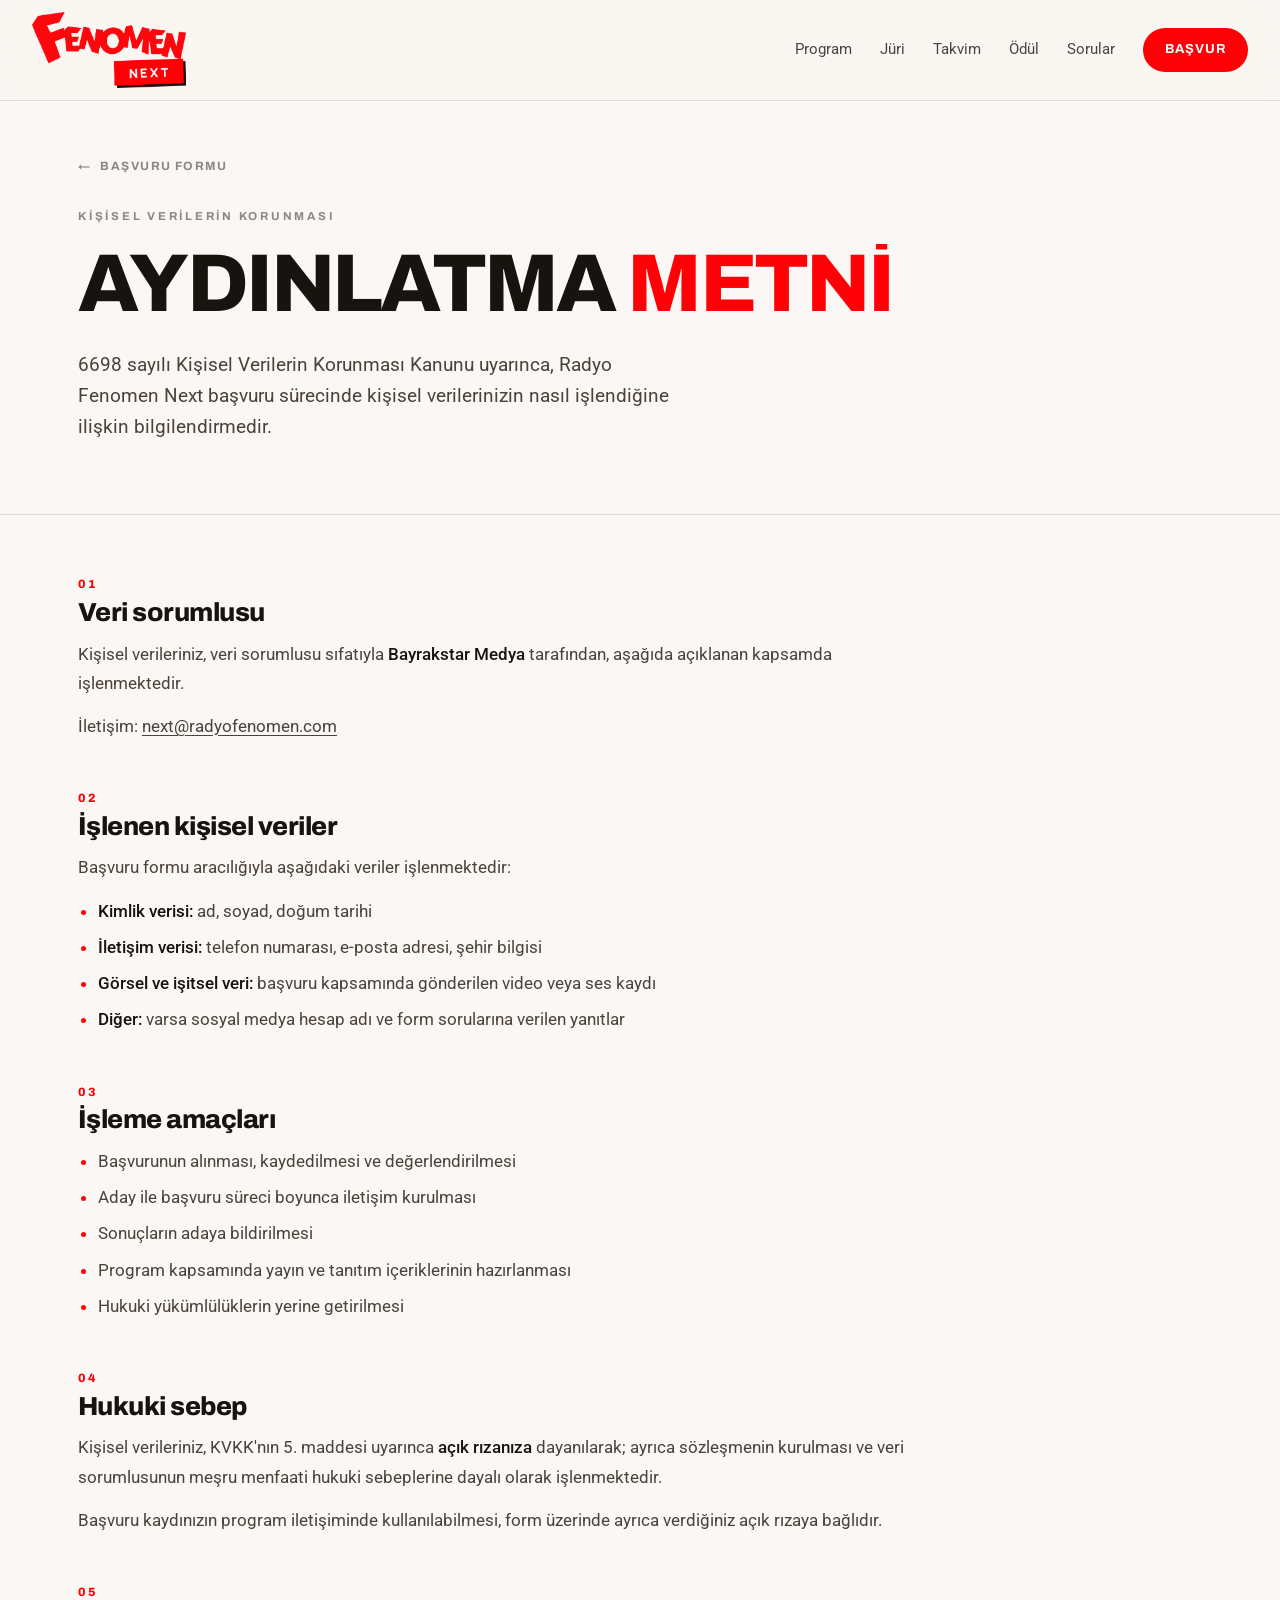
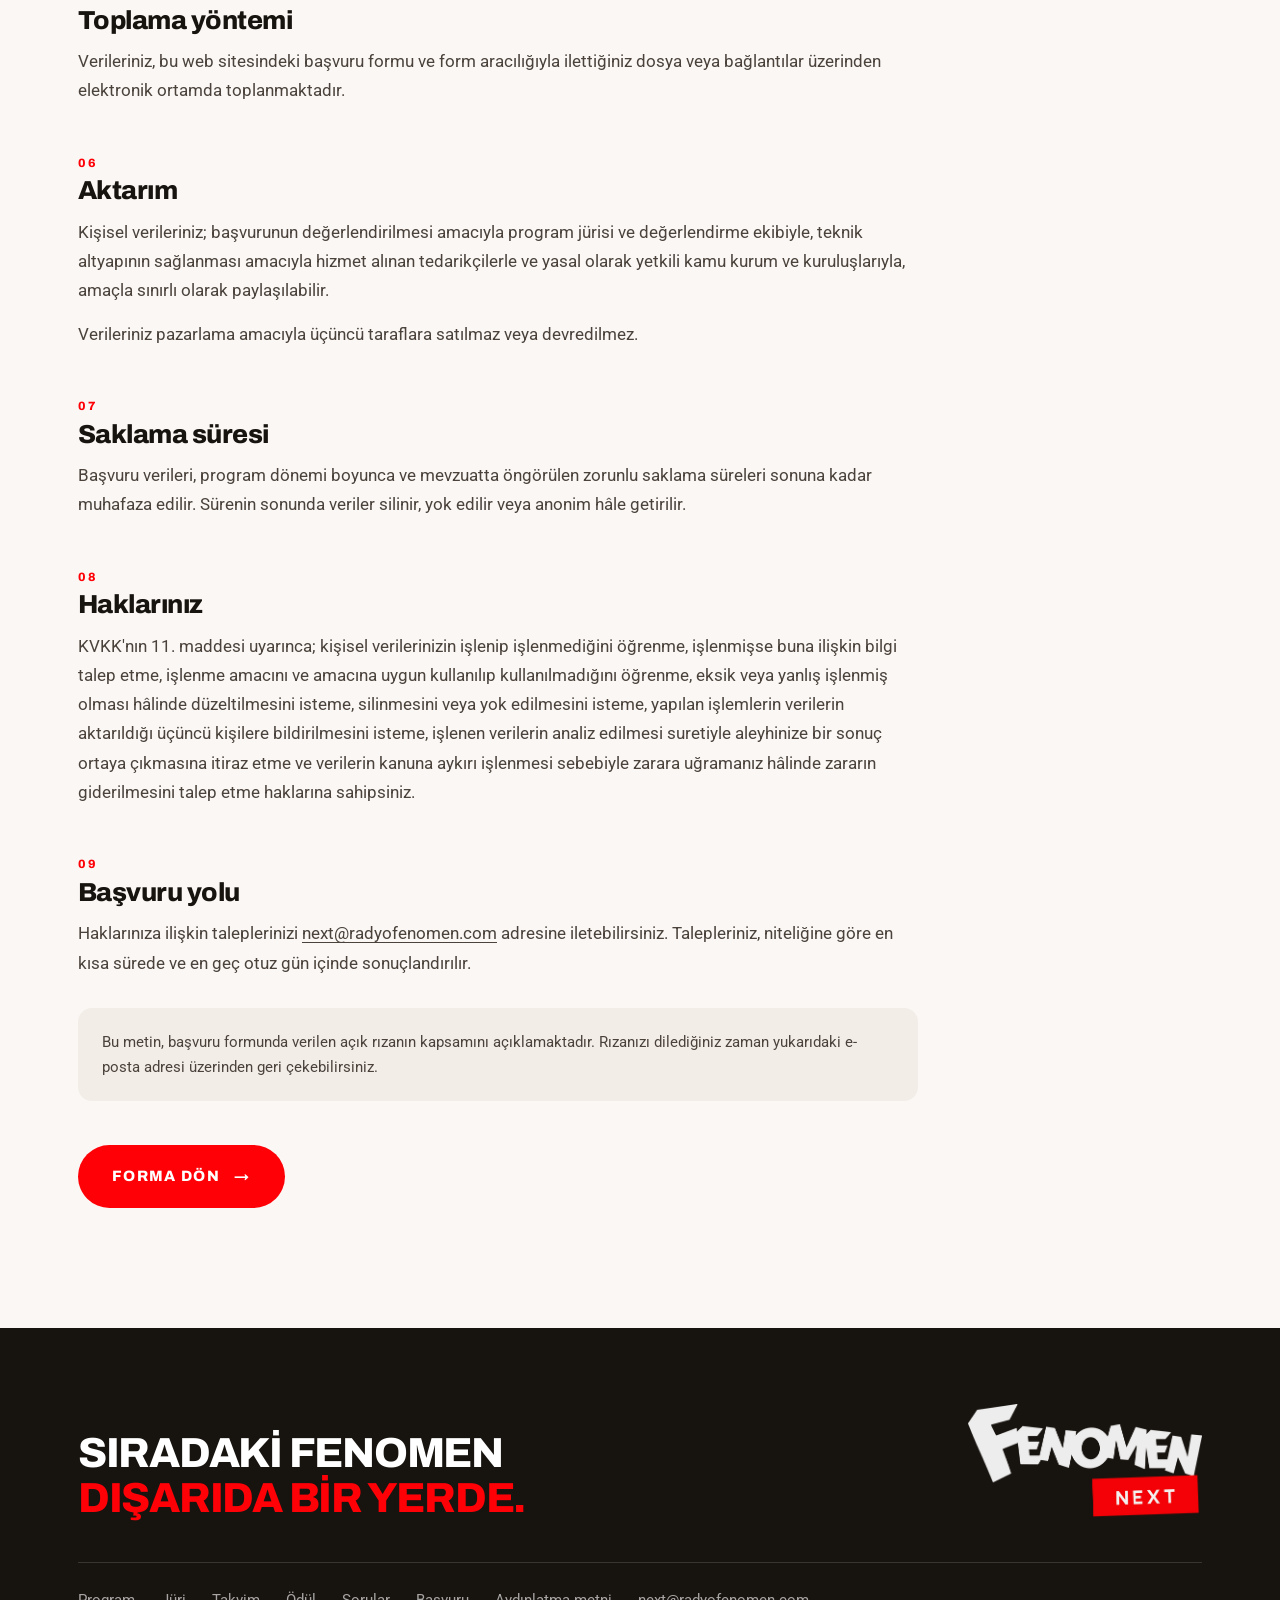
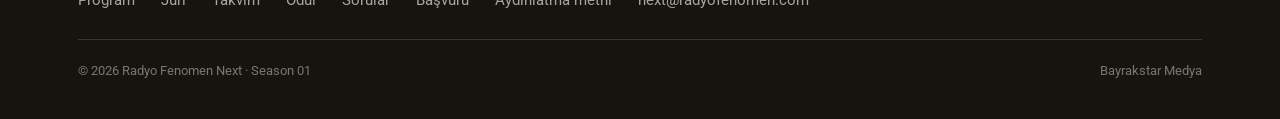
==== aydinlatma.html @ 202502c9 "Sekme/yer imi kimligi: manifest + net ikon boyutlari Chrome yer imi ve masaustu kisayolunda adres ye" ====
<!DOCTYPE html>
<html lang="tr">
<head>
<meta charset="UTF-8">
<meta name="viewport" content="width=device-width,initial-scale=1">
<title>Aydınlatma Metni — Radyo Fenomen Next</title>
<meta name="description" content="Radyo Fenomen Next başvuru sürecinde işlenen kişisel verilere ilişkin aydınlatma metni.">
<meta name="robots" content="noindex">
<link rel="icon" href="/favicon.ico" sizes="32x32">
<link rel="icon" type="image/png" sizes="32x32" href="/assets/favicon-32.png">
<link rel="icon" type="image/png" sizes="512x512" href="/assets/favicon-512.png">
<link rel="apple-touch-icon" href="/assets/apple-touch-icon.png">
<link rel="manifest" href="/site.webmanifest">
<meta name="application-name" content="Fenomen Next">
<meta name="apple-mobile-web-app-title" content="Fenomen Next">
<meta name="theme-color" content="#FAF7F4">
<meta property="og:type" content="website">
<meta property="og:site_name" content="Radyo Fenomen Next">
<meta property="og:locale" content="tr_TR">
<meta property="og:title" content="Aydınlatma Metni — Radyo Fenomen Next">
<meta property="og:description" content="Başvuru sürecinde işlenen kişisel verilere ilişkin aydınlatma metni.">
<meta property="og:url" content="https://fenomennext.com/aydinlatma.html">
<meta property="og:image" content="https://fenomennext.com/assets/og.jpg">
<meta property="og:image:width" content="1200">
<meta property="og:image:height" content="630">
<meta name="twitter:card" content="summary_large_image">
<link rel="canonical" href="https://fenomennext.com/aydinlatma.html">
<link rel="preconnect" href="https://fonts.googleapis.com">
<link rel="preconnect" href="https://fonts.gstatic.com" crossorigin>
<link href="https://fonts.googleapis.com/css2?family=Archivo:wght@400;700;800&family=Roboto:wght@300;400;500&display=swap" rel="stylesheet">
<link rel="stylesheet" href="css/style.css?v=7feea412cd">
</head>
<body class="ic-sayfa">

<header class="ustbar" id="ustbar">
  <a href="index.html" aria-label="Radyo Fenomen Next">
    <img src="assets/fenomen-next-logo-beyaz.png" alt="Radyo Fenomen Next" class="ustbar-logo logo-beyaz">
    <img src="assets/fenomen-next-logo.png" alt="Radyo Fenomen Next" class="ustbar-logo logo-siyah">
  </a>
  <div class="ustbar-sag">
    <nav class="ustbar-menu">
      <a href="index.html#program">Program</a>
      <a href="index.html#juri">Jüri</a>
      <a href="index.html#takvim">Takvim</a>
      <a href="index.html#odul">Ödül</a>
      <a href="index.html#sorular">Sorular</a>
    </nav>
    <a href="index.html#basvuru" class="mini-btn">Başvur</a>
    <button class="menu-tus" id="menuTus" aria-label="Menü"><i></i><i></i><i></i></button>
  </div>
</header>

<nav class="mobil-menu" id="mobilMenu">
  <a href="index.html#program">Program</a>
  <a href="index.html#juri">Jüri</a>
  <a href="index.html#takvim">Takvim</a>
  <a href="index.html#odul">Ödül</a>
  <a href="index.html#sorular">Sorular</a>
  <a href="index.html#basvuru">Başvuru</a>
  <a href="mailto:next@radyofenomen.com" class="menu-alt">next@radyofenomen.com</a>
</nav>

<section class="ic-bas">
  <div class="kap">
    <a href="index.html#basvuru" class="geri"><span>←</span> Başvuru formu</a>
    <div class="etiket belir">Kişisel verilerin korunması</div>
    <h1 class="yaz"><span>Aydınlatma <em>metni</em></span></h1>
    <p class="giris belir" style="--gec:120ms">6698 sayılı Kişisel Verilerin Korunması Kanunu uyarınca, Radyo Fenomen Next başvuru sürecinde kişisel verilerinizin nasıl işlendiğine ilişkin bilgilendirmedir.</p>
  </div>
</section>

<section class="bolum" style="padding-top:64px">
  <div class="kap">
    <div class="metin belir">

      <h2><span>01</span>Veri sorumlusu</h2>
      <p>Kişisel verileriniz, veri sorumlusu sıfatıyla <strong>Bayrakstar Medya</strong> tarafından, aşağıda açıklanan kapsamda işlenmektedir.</p>
      <p>İletişim: <a href="mailto:next@radyofenomen.com" style="text-decoration:underline;text-underline-offset:3px">next@radyofenomen.com</a></p>

      <h2><span>02</span>İşlenen kişisel veriler</h2>
      <p>Başvuru formu aracılığıyla aşağıdaki veriler işlenmektedir:</p>
      <ul>
        <li><strong>Kimlik verisi:</strong> ad, soyad, doğum tarihi</li>
        <li><strong>İletişim verisi:</strong> telefon numarası, e-posta adresi, şehir bilgisi</li>
        <li><strong>Görsel ve işitsel veri:</strong> başvuru kapsamında gönderilen video veya ses kaydı</li>
        <li><strong>Diğer:</strong> varsa sosyal medya hesap adı ve form sorularına verilen yanıtlar</li>
      </ul>

      <h2><span>03</span>İşleme amaçları</h2>
      <ul>
        <li>Başvurunun alınması, kaydedilmesi ve değerlendirilmesi</li>
        <li>Aday ile başvuru süreci boyunca iletişim kurulması</li>
        <li>Sonuçların adaya bildirilmesi</li>
        <li>Program kapsamında yayın ve tanıtım içeriklerinin hazırlanması</li>
        <li>Hukuki yükümlülüklerin yerine getirilmesi</li>
      </ul>

      <h2><span>04</span>Hukuki sebep</h2>
      <p>Kişisel verileriniz, KVKK'nın 5. maddesi uyarınca <strong>açık rızanıza</strong> dayanılarak; ayrıca sözleşmenin kurulması ve veri sorumlusunun meşru menfaati hukuki sebeplerine dayalı olarak işlenmektedir.</p>
      <p>Başvuru kaydınızın program iletişiminde kullanılabilmesi, form üzerinde ayrıca verdiğiniz açık rızaya bağlıdır.</p>

      <h2><span>05</span>Toplama yöntemi</h2>
      <p>Verileriniz, bu web sitesindeki başvuru formu ve form aracılığıyla ilettiğiniz dosya veya bağlantılar üzerinden elektronik ortamda toplanmaktadır.</p>

      <h2><span>06</span>Aktarım</h2>
      <p>Kişisel verileriniz; başvurunun değerlendirilmesi amacıyla program jürisi ve değerlendirme ekibiyle, teknik altyapının sağlanması amacıyla hizmet alınan tedarikçilerle ve yasal olarak yetkili kamu kurum ve kuruluşlarıyla, amaçla sınırlı olarak paylaşılabilir.</p>
      <p>Verileriniz pazarlama amacıyla üçüncü taraflara satılmaz veya devredilmez.</p>

      <h2><span>07</span>Saklama süresi</h2>
      <p>Başvuru verileri, program dönemi boyunca ve mevzuatta öngörülen zorunlu saklama süreleri sonuna kadar muhafaza edilir. Sürenin sonunda veriler silinir, yok edilir veya anonim hâle getirilir.</p>

      <h2><span>08</span>Haklarınız</h2>
      <p>KVKK'nın 11. maddesi uyarınca; kişisel verilerinizin işlenip işlenmediğini öğrenme, işlenmişse buna ilişkin bilgi talep etme, işlenme amacını ve amacına uygun kullanılıp kullanılmadığını öğrenme, eksik veya yanlış işlenmiş olması hâlinde düzeltilmesini isteme, silinmesini veya yok edilmesini isteme, yapılan işlemlerin verilerin aktarıldığı üçüncü kişilere bildirilmesini isteme, işlenen verilerin analiz edilmesi suretiyle aleyhinize bir sonuç ortaya çıkmasına itiraz etme ve verilerin kanuna aykırı işlenmesi sebebiyle zarara uğramanız hâlinde zararın giderilmesini talep etme haklarına sahipsiniz.</p>

      <h2><span>09</span>Başvuru yolu</h2>
      <p>Haklarınıza ilişkin taleplerinizi <a href="mailto:next@radyofenomen.com" style="text-decoration:underline;text-underline-offset:3px">next@radyofenomen.com</a> adresine iletebilirsiniz. Talepleriniz, niteliğine göre en kısa sürede ve en geç otuz gün içinde sonuçlandırılır.</p>

      <div class="kutu-not">
        Bu metin, başvuru formunda verilen açık rızanın kapsamını açıklamaktadır. Rızanızı dilediğiniz zaman
        yukarıdaki e-posta adresi üzerinden geri çekebilirsiniz.
      </div>

      <div style="margin-top:44px">
        <a href="index.html#basvuru" class="buyuk-btn">Forma dön <span class="ok">→</span></a>
      </div>
    </div>
  </div>
</section>

<footer class="alt">
  <div class="kap">
    <div class="alt-ust">
      <div class="alt-slogan">Sıradaki Fenomen <em>dışarıda bir yerde.</em></div>
      <img src="assets/fenomen-next-logo-beyaz.png" alt="Radyo Fenomen Next" class="alt-logo">
    </div>
    <nav class="alt-orta">
      <a href="index.html#program">Program</a>
      <a href="index.html#juri">Jüri</a>
      <a href="index.html#takvim">Takvim</a>
      <a href="index.html#odul">Ödül</a>
      <a href="index.html#sorular">Sorular</a>
      <a href="index.html#basvuru">Başvuru</a>
      <a href="aydinlatma.html">Aydınlatma metni</a>
      <a href="mailto:next@radyofenomen.com">next@radyofenomen.com</a>
    </nav>
    <div class="alt-alt">
      <div>© 2026 Radyo Fenomen Next · Season 01</div>
      <div>Bayrakstar Medya</div>
    </div>
  </div>
</footer>

<script src="js/app.js?v=71ddff1f98"></script>
</body>
</html>
---- css/style.css ----
/* ==========================================================
   FENOMEN NEXT — Radyo Fenomen talent programı
   Kağıt zemin · sıcak mürekkep · Fenomen kırmızısı vurgu
   ========================================================== */

:root{
  --kagit:#FAF7F4;
  --kagit-2:#F3EDE8;
  --kagit-3:#EBE3DC;
  --murekkep:#17130F;
  --murekkep-2:#2A231D;
  --murekkep-soft:#4A423B;
  --gri:#8E8781;
  --kirmizi:#FF0007;
  --kirmizi-koyu:#D40006;
  --magenta:#FF2D6E;
  --turuncu:#FF7A3D;
  --mor:#3A0E14;
  --cizgi:rgba(23,19,15,.11);
  --cizgi-koyu:rgba(255,255,255,.14);
  --max:1180px;
  --dar:840px;
  --yumusak:cubic-bezier(.22,1,.36,1);
  --sinema:cubic-bezier(.16,.84,.28,1);
  --ust:74px;
}

*{box-sizing:border-box;margin:0;padding:0}
html{scroll-behavior:smooth;-webkit-text-size-adjust:100%;overflow-x:hidden}
body{
  background:var(--kagit);
  color:var(--murekkep);
  font-family:'Roboto',-apple-system,BlinkMacSystemFont,'Segoe UI',sans-serif;
  font-size:17px;line-height:1.65;
  -webkit-font-smoothing:antialiased;
  overflow-x:hidden;
}
img{max-width:100%;display:block}
a{color:inherit;text-decoration:none}
button{font-family:inherit}
.sr{position:absolute;width:1px;height:1px;overflow:hidden;clip:rect(0 0 0 0)}

/* klavyeyle gezinme halkası — tarayıcı varsayılanı yerine marka rengi */
:focus-visible{outline:2px solid var(--kirmizi);outline-offset:3px}
.buyuk-btn:focus-visible,.cagri-btn:focus-visible,.mini-btn:focus-visible{outline-color:var(--murekkep)}

/* sabit üst bar ankor bağlantılarını örtmesin */
section[id]{scroll-margin-top:120px}

.kap{width:100%;max-width:var(--max);margin:0 auto;padding:0 28px}
.kap-dar{width:100%;max-width:var(--dar);margin:0 auto;padding:0 28px}

h1,h2,h3,.baslik{
  font-family:'Archivo',sans-serif;
  font-weight:800;letter-spacing:-.032em;line-height:.98;
  text-transform:uppercase;
}
.etiket{
  font-family:'Archivo',sans-serif;font-size:11.5px;font-weight:700;
  letter-spacing:.24em;text-transform:uppercase;color:var(--gri);
}

/* ==========================================================
   ANİMASYON
   ========================================================== */
.belir{
  opacity:0;transform:translateY(18px);filter:blur(7px);
  transition:opacity .9s var(--yumusak),transform 1.05s var(--yumusak),filter .8s var(--yumusak);
  transition-delay:var(--gec,0ms);
}
.belir.gorunur{opacity:1;transform:none;filter:blur(0)}

/* satır satır maskeli yazı açılışı */
.yaz{display:block;overflow:hidden}
.yaz > span{
  display:block;transform:translateY(108%);
  transition:transform 1.15s var(--sinema);
  transition-delay:var(--gec,0ms);
}
.yaz.gorunur > span{transform:none}

/* çizgi çizilmesi */
.cizgi-ciz{
  transform:scaleX(0);transform-origin:left;
  transition:transform 1.1s var(--yumusak);
  transition-delay:var(--gec,0ms);
}
.cizgi-ciz.gorunur{transform:scaleX(1)}

@media(prefers-reduced-motion:reduce){
  .belir,.yaz > span,.cizgi-ciz{transition:none !important;opacity:1 !important;transform:none !important;filter:none !important}
  .slayt-gorsel,.slayt.aktif .slayt-gorsel{transition:none !important;transform:none !important}
  html{scroll-behavior:auto}
}

/* ==========================================================
   ÜST BAR
   ========================================================== */
.ustbar{
  position:fixed;top:0;left:0;right:0;z-index:70;
  display:flex;align-items:center;justify-content:space-between;
  padding:18px 32px;color:#fff;
  transition:background .45s var(--yumusak),padding .45s var(--yumusak),
             box-shadow .45s var(--yumusak),color .3s;
}
.ustbar.sabit{
  background:rgba(250,247,244,.92);
  backdrop-filter:saturate(180%) blur(20px);
  -webkit-backdrop-filter:saturate(180%) blur(20px);
  box-shadow:0 1px 0 var(--cizgi);
  padding:12px 32px;color:var(--murekkep);
}
body.ic-sayfa .ustbar{
  background:rgba(250,247,244,.92);
  backdrop-filter:saturate(180%) blur(20px);
  -webkit-backdrop-filter:saturate(180%) blur(20px);
  box-shadow:0 1px 0 var(--cizgi);
  color:var(--murekkep);padding:12px 32px;
}
.ustbar-logo{height:76px;width:auto}
.ustbar .logo-beyaz{display:block}
.ustbar .logo-siyah{display:none}
.ustbar.sabit .logo-beyaz,body.ic-sayfa .logo-beyaz{display:none}
.ustbar.sabit .logo-siyah,body.ic-sayfa .logo-siyah{display:block}

.ustbar-sag{display:flex;align-items:center;gap:28px}
.ustbar-menu{display:flex;gap:28px;font-size:14.5px}
.ustbar-menu a{
  position:relative;opacity:.78;transition:opacity .25s;padding:4px 0;
}
.ustbar-menu a::after{
  content:'';position:absolute;left:0;right:0;bottom:0;height:1.5px;
  background:var(--kirmizi);transform:scaleX(0);transform-origin:right;
  transition:transform .4s var(--yumusak);
}
.ustbar-menu a.bu-sayfa{opacity:1;font-weight:500}

.mini-btn{
  background:var(--kirmizi);color:#fff;
  font-family:'Archivo',sans-serif;font-weight:700;font-size:13px;
  letter-spacing:.08em;text-transform:uppercase;
  padding:11px 22px;border-radius:100px;white-space:nowrap;
  transition:transform .3s var(--yumusak),box-shadow .3s,background .25s;
}

/* hamburger */
.menu-tus{
  display:none;width:42px;height:42px;border:none;background:none;cursor:pointer;
  position:relative;color:inherit;
}
.menu-tus i{
  position:absolute;left:9px;right:9px;height:2px;background:currentColor;border-radius:2px;
  transition:transform .4s var(--yumusak),opacity .3s;
}
.menu-tus i:nth-child(1){top:14px}
.menu-tus i:nth-child(2){top:20px}
.menu-tus i:nth-child(3){top:26px}
body.menu-acik .menu-tus i:nth-child(1){transform:translateY(6px) rotate(45deg)}
body.menu-acik .menu-tus i:nth-child(2){opacity:0}
body.menu-acik .menu-tus i:nth-child(3){transform:translateY(-6px) rotate(-45deg)}

.mobil-menu{
  position:fixed;inset:0;z-index:65;background:var(--murekkep);
  display:flex;flex-direction:column;justify-content:center;gap:6px;
  padding:0 32px;
  opacity:0;visibility:hidden;transition:opacity .45s var(--yumusak),visibility .45s;
}
body.menu-acik .mobil-menu{opacity:1;visibility:visible}
body.menu-acik .ustbar,body.menu-acik.ic-sayfa .ustbar{
  background:transparent;box-shadow:none;color:#fff;backdrop-filter:none;-webkit-backdrop-filter:none;
}
body.menu-acik .logo-beyaz{display:block !important}
body.menu-acik .logo-siyah{display:none !important}
body.menu-acik{overflow:hidden}
.mobil-menu a{
  font-family:'Archivo',sans-serif;font-weight:800;font-size:34px;
  letter-spacing:-.03em;text-transform:uppercase;color:#fff;
  padding:11px 0;border-bottom:1px solid rgba(255,255,255,.1);
  transform:translateY(18px);opacity:0;
  transition:transform .6s var(--yumusak),opacity .6s var(--yumusak),color .25s;
}
body.menu-acik .mobil-menu a{transform:none;opacity:1}
.mobil-menu a:nth-child(1){transition-delay:.08s}
.mobil-menu a:nth-child(2){transition-delay:.14s}
.mobil-menu a:nth-child(3){transition-delay:.20s}
.mobil-menu a:nth-child(4){transition-delay:.26s}
.mobil-menu a:nth-child(5){transition-delay:.32s}
.mobil-menu .menu-alt{
  margin-top:32px;border:none;font-family:'Roboto',sans-serif;
  font-size:15px;font-weight:400;text-transform:none;letter-spacing:0;
  color:rgba(255,255,255,.5);transition-delay:.38s;
}

/* ==========================================================
   BUTONLAR
   ========================================================== */
.buyuk-btn{
  display:inline-flex;align-items:center;justify-content:center;gap:14px;
  background:var(--kirmizi);color:#fff;
  font-family:'Archivo',sans-serif;font-weight:800;
  font-size:15px;letter-spacing:.09em;text-transform:uppercase;
  padding:19px 34px;border-radius:100px;border:none;cursor:pointer;
  transition:transform .35s var(--yumusak),box-shadow .35s,background .25s;
}
.buyuk-btn .ok{transition:transform .35s var(--yumusak)}
.buyuk-btn:disabled{opacity:.55;cursor:default;transform:none;box-shadow:none}

.hayalet-btn{
  display:inline-flex;align-items:center;justify-content:center;gap:12px;
  background:transparent;
  border:1px solid rgba(255,255,255,.36);color:#fff;
  font-family:'Archivo',sans-serif;font-weight:700;
  font-size:14px;letter-spacing:.08em;text-transform:uppercase;
  padding:18px 30px;border-radius:100px;
  transition:background .3s,border-color .3s;
}
.hayalet-btn.koyu-metin{border-color:var(--cizgi);color:var(--murekkep)}

/* ==========================================================
   ANA SAYFA — SLIDER
   ========================================================== */
.hero{
  position:relative;height:100svh;min-height:600px;
  background:var(--murekkep);overflow:hidden;
  display:flex;align-items:flex-end;
}
.slayt{position:absolute;inset:0;opacity:0;transition:opacity 1.7s var(--sinema)}
.slayt.aktif{opacity:1}
.slayt-gorsel{
  position:absolute;inset:0;background-size:cover;background-position:center;
  transform:scale(1.04);transition:transform 11s cubic-bezier(.24,.4,.3,1);
}
.slayt.aktif .slayt-gorsel{transform:scale(1.12)}
.slayt::after{
  content:'';position:absolute;inset:0;
  background:
    linear-gradient(96deg,rgba(46,10,14,.94) 0%,rgba(140,0,10,.70) 26%,rgba(255,0,7,.30) 48%,rgba(255,45,110,.06) 66%,transparent 78%),
    linear-gradient(180deg,rgba(30,8,10,.34) 0%,rgba(30,8,10,0) 34%,rgba(28,8,10,.70) 100%);
}
.hero-grain{
  position:absolute;inset:0;z-index:2;pointer-events:none;opacity:.16;
  mix-blend-mode:overlay;
  background-image:url("data:image/svg+xml,%3Csvg xmlns='http://www.w3.org/2000/svg' width='180' height='180'%3E%3Cfilter id='n'%3E%3CfeTurbulence type='fractalNoise' baseFrequency='.85' numOctaves='3'/%3E%3C/filter%3E%3Crect width='180' height='180' filter='url(%23n)' opacity='.42'/%3E%3C/svg%3E");
}
.hero-icerik{
  position:relative;z-index:3;width:100%;
  max-width:var(--max);margin:0 auto;padding:0 28px 92px;color:#fff;
}
.hero-ustyazi{
  font-family:'Archivo',sans-serif;font-size:11.5px;font-weight:700;
  letter-spacing:.26em;text-transform:uppercase;
  color:rgba(255,255,255,.7);margin-bottom:20px;
  display:flex;align-items:center;gap:12px;
}
.hero-ustyazi::before{content:'';width:34px;height:2px;background:var(--kirmizi)}
.hero-baslik{
  font-size:clamp(42px,7.8vw,110px);line-height:.94;letter-spacing:-.035em;max-width:16ch;
}
.hero-baslik em{font-style:normal;color:var(--kirmizi)}
.hero-alt{
  margin-top:24px;font-size:clamp(16px,1.4vw,19px);
  color:rgba(255,255,255,.8);max-width:48ch;line-height:1.6;
}
.hero-eylem{display:flex;flex-wrap:wrap;gap:14px;margin-top:36px}
.hero-nokta{display:flex;gap:9px;margin-top:34px}
.hero-nokta button{
  width:40px;height:3px;border:none;padding:0;cursor:pointer;
  background:rgba(255,255,255,.26);border-radius:2px;
  transition:background .4s,width .4s var(--yumusak);
}
.hero-nokta button.aktif{background:var(--kirmizi);width:56px}

.hero-sayac{position:absolute;left:0;right:0;bottom:0;z-index:4;border-top:1px solid rgba(255,255,255,.15)}
.sayac-ic{
  max-width:var(--max);margin:0 auto;padding:15px 28px;
  display:flex;flex-wrap:wrap;gap:32px;align-items:center;
  color:rgba(255,255,255,.7);font-size:13px;
}
.sayac-ic strong{
  font-family:'Archivo',sans-serif;color:#fff;font-weight:800;
  font-size:15px;margin-right:8px;
}

/* ==========================================================
   ANA SAYFA — YÖNLENDİRME KARTLARI
   ========================================================== */
.kartlar{padding:104px 0 96px}
.kart-izgara{display:grid;grid-template-columns:repeat(4,1fr);gap:18px;margin-top:52px}
.kart{
  display:flex;flex-direction:column;background:#fff;border:1px solid var(--cizgi);border-radius:18px;
  padding:34px 30px 30px;position:relative;overflow:hidden;
  transition:transform .45s var(--yumusak),box-shadow .45s var(--yumusak),border-color .3s;
}
.kart::after{
  content:'';position:absolute;left:0;right:0;bottom:0;height:3px;
  background:var(--kirmizi);transform:scaleX(0);transform-origin:left;
  transition:transform .5s var(--yumusak);
}
.kart-no{
  font-family:'Archivo',sans-serif;font-weight:800;font-size:11.5px;
  letter-spacing:.2em;color:var(--kirmizi);margin-bottom:26px;
}
.kart h3{font-size:26px;margin-bottom:12px}
.kart p{font-size:15.5px;color:var(--murekkep-soft);line-height:1.6}
.kart-git{
  display:inline-flex;align-items:center;gap:9px;margin-top:auto;padding-top:22px;
  align-self:flex-start;
  font-family:'Archivo',sans-serif;font-weight:700;font-size:12.5px;
  letter-spacing:.1em;text-transform:uppercase;
}
.kart-git span{transition:transform .35s var(--yumusak)}

/* ==========================================================
   ANA SAYFA — BAŞVURU ÇAĞRISI
   ========================================================== */
.cagri{
  background:var(--kirmizi);color:#fff;text-align:center;
  padding:110px 0 116px;position:relative;overflow:hidden;
}
.cagri::before{
  content:'';position:absolute;inset:0;opacity:.16;pointer-events:none;
  background:radial-gradient(60% 70% at 50% 0%,#fff 0%,transparent 62%);
}
.cagri .etiket{color:rgba(255,255,255,.75);position:relative}
.cagri-rozet{
  display:inline-flex;flex-direction:column;align-items:center;gap:6px;position:relative;
  font-family:'Archivo',sans-serif;color:#fff;text-transform:uppercase;
  padding:20px 46px;border-radius:28px;
  border:1.5px solid rgba(255,255,255,.5);background:rgba(255,255,255,.14);
}
.cagri-rozet span{
  display:inline-flex;align-items:center;gap:9px;
  font-size:15px;font-weight:700;letter-spacing:.22em;color:rgba(255,255,255,.9);
}
.cagri-rozet span::before{
  content:'';width:9px;height:9px;border-radius:50%;background:#fff;
  animation:rozetNabiz 1.9s ease-in-out infinite;
}
.cagri-rozet b{font-size:44px;font-weight:800;letter-spacing:-.02em;line-height:1}
@keyframes rozetNabiz{0%,100%{opacity:1;transform:scale(1)}50%{opacity:.35;transform:scale(.72)}}
@media (prefers-reduced-motion:reduce){.cagri-rozet::before{animation:none}}
.cagri h2{
  font-size:clamp(44px,8.6vw,124px);line-height:.9;letter-spacing:-.045em;
  margin-top:24px;position:relative;white-space:nowrap;
}
.cagri p{
  margin:26px auto 0;max-width:50ch;font-size:18px;
  color:rgba(255,255,255,.92);line-height:1.6;position:relative;
}
.cagri-btn{
  display:inline-flex;align-items:center;gap:14px;margin-top:40px;position:relative;
  background:#fff;color:var(--kirmizi);
  font-family:'Archivo',sans-serif;font-weight:800;font-size:16px;
  letter-spacing:.08em;text-transform:uppercase;
  padding:22px 46px;border-radius:100px;
  transition:transform .35s var(--yumusak),box-shadow .35s;
}
.cagri-btn span{transition:transform .35s var(--yumusak)}
.cagri-not{margin-top:22px;font-size:14px;color:rgba(255,255,255,.78);position:relative}

/* ==========================================================
   İÇ SAYFA BAŞLIĞI
   ========================================================== */
.ic-bas{padding:calc(var(--ust) + 76px) 0 8px;border-bottom:1px solid var(--cizgi)}
.ic-bas h1{font-size:clamp(40px,6.4vw,84px);margin-top:18px;max-width:18ch}
.ic-bas h1 em{font-style:normal;color:var(--kirmizi)}
.ic-bas .giris{
  margin-top:26px;max-width:56ch;font-size:19px;
  color:var(--murekkep-soft);line-height:1.62;padding-bottom:64px;
}
.geri{
  display:inline-flex;align-items:center;gap:9px;margin-bottom:30px;
  font-family:'Archivo',sans-serif;font-weight:700;font-size:12px;
  letter-spacing:.12em;text-transform:uppercase;color:var(--gri);
  transition:color .25s;
}
.geri span{transition:transform .3s var(--yumusak)}

/* ==========================================================
   ORTAK BÖLÜM
   ========================================================== */
.bolum{padding:100px 0}
.bolum-bas{max-width:740px;margin-bottom:58px}
.bolum-bas h2{font-size:clamp(30px,4.2vw,52px);margin-top:16px}
.bolum-bas h2 em{font-style:normal;color:var(--kirmizi)}
.bolum-bas p{margin-top:20px;font-size:18px;color:var(--murekkep-soft);line-height:1.62}
.koyu{background:var(--murekkep);color:#fff}
.koyu .etiket{color:rgba(255,255,255,.48)}
.koyu .bolum-bas p{color:rgba(255,255,255,.7)}
.acik-2{background:var(--kagit-2)}

/* faz akışı */
.faz-liste{display:flex;flex-direction:column}
.faz{
  display:grid;grid-template-columns:88px 1fr;gap:30px;
  padding:32px 0;border-bottom:1px solid var(--cizgi);
  transition:background .3s;
}
.faz:first-child{border-top:1px solid var(--cizgi)}
.faz-no{
  font-family:'Archivo',sans-serif;font-weight:800;font-size:34px;
  letter-spacing:-.03em;color:var(--kagit-3);line-height:1;
  transition:color .4s var(--yumusak);
}
.faz-ic h3{font-size:23px;margin-bottom:5px}
.faz-sure{
  font-family:'Archivo',sans-serif;font-weight:700;font-size:11.5px;
  letter-spacing:.16em;text-transform:uppercase;color:var(--kirmizi);
  margin-bottom:11px;display:block;
}
.faz-ic p{font-size:16px;color:var(--murekkep-soft);line-height:1.62;max-width:62ch}

/* görev / kriter kutuları */
.kutu-izgara{display:grid;grid-template-columns:repeat(2,1fr);gap:20px}
.kutu-izgara.dort{grid-template-columns:repeat(4,1fr)}
.kutu{
  background:#fff;border:1px solid var(--cizgi);border-radius:16px;padding:30px 26px;
  transition:transform .4s var(--yumusak),box-shadow .4s;
}
.koyu .kutu{background:var(--murekkep-2);border-color:var(--cizgi-koyu)}
.kutu .no{
  font-family:'Archivo',sans-serif;font-weight:800;font-size:11.5px;
  letter-spacing:.2em;color:var(--kirmizi);margin-bottom:18px;
}
.kutu h4{font-family:'Archivo',sans-serif;font-weight:700;font-size:19px;letter-spacing:-.015em;margin-bottom:9px}
.kutu p{font-size:15px;color:var(--murekkep-soft);line-height:1.58}
.koyu .kutu p{color:rgba(255,255,255,.62)}

/* etiket bulutu */
.rozetler{display:flex;flex-wrap:wrap;gap:10px;margin-top:8px}
.rozet{
  border:1px solid var(--cizgi);border-radius:100px;padding:9px 18px;
  font-size:14.5px;color:var(--murekkep-soft);background:#fff;
}
.koyu .rozet{background:transparent;border-color:var(--cizgi-koyu);color:rgba(255,255,255,.78)}

/* huni */
.huni{display:grid;grid-template-columns:repeat(4,1fr);gap:1px;background:var(--cizgi);border:1px solid var(--cizgi);border-radius:16px;overflow:hidden}
.huni-adim{background:#fff;padding:30px 24px;text-align:center}
.huni-sayi{
  font-family:'Archivo',sans-serif;font-weight:800;
  font-size:clamp(30px,4vw,46px);letter-spacing:-.03em;line-height:1;
}
.huni-adim:last-child .huni-sayi{color:var(--kirmizi)}
.huni-ad{
  font-family:'Archivo',sans-serif;font-weight:700;font-size:11.5px;
  letter-spacing:.16em;text-transform:uppercase;color:var(--gri);margin-top:12px;
}

/* takvim */
.yol-satir{
  display:grid;grid-template-columns:130px 1fr auto;gap:28px;align-items:baseline;
  padding:26px 0;border-bottom:1px solid var(--cizgi);
}
.yol-satir:first-of-type{border-top:1px solid var(--cizgi)}
.yol-satir.gecmis{opacity:.5}
.yol-tarih{font-family:'Archivo',sans-serif;font-weight:800;font-size:13px;letter-spacing:.05em;color:var(--kirmizi)}
.yol-ad{font-family:'Archivo',sans-serif;font-weight:700;font-size:clamp(19px,2.3vw,27px);letter-spacing:-.02em;text-transform:uppercase}
.yol-not{font-size:15px;color:var(--murekkep-soft);text-align:right;max-width:38ch}

/* ==========================================================
   JÜRİ
   ========================================================== */
.juri-izgara{display:grid;grid-template-columns:repeat(6,1fr);gap:24px}
.juri-kart{grid-column:span 2}
.juri-kart:nth-child(4){grid-column:2 / span 2}
.juri-gorsel{
  position:relative;overflow:hidden;border-radius:16px;
  aspect-ratio:4/5;background:var(--kagit-3);
}
.juri-gorsel img{
  width:100%;height:100%;object-fit:cover;
  transition:transform .8s var(--yumusak);
}
.juri-kart:hover .juri-gorsel img{transform:scale(1.05)}
.juri-gorsel::after{
  content:'';position:absolute;inset:0;
  background:linear-gradient(180deg,transparent 45%,rgba(10,8,6,.62) 100%);
}
.juri-rozet{
  position:absolute;left:14px;bottom:14px;z-index:2;
  font-family:'Archivo',sans-serif;font-weight:700;font-size:10.5px;
  letter-spacing:.16em;text-transform:uppercase;color:#fff;
  background:rgba(255,0,7,.92);padding:7px 12px;border-radius:100px;
}
.juri-bilgi{padding:18px 2px 0}
.juri-bilgi h3{font-size:21px;letter-spacing:-.02em;text-transform:none;margin-bottom:6px}
.juri-bilgi p{font-size:14.5px;color:var(--murekkep-soft);line-height:1.55}
.juri-not{
  margin-top:56px;padding-top:26px;border-top:1px solid var(--cizgi);
  font-size:14.5px;color:var(--gri);max-width:62ch;line-height:1.6;
}

/* ==========================================================
   YASAL METİN SAYFASI
   ========================================================== */
.metin{max-width:var(--dar);padding-bottom:20px}
.metin h2{
  font-size:clamp(20px,2.4vw,26px);margin:52px 0 14px;
  text-transform:none;letter-spacing:-.02em;
}
.metin h2:first-child{margin-top:0}
.metin h2 span{
  font-family:'Archivo',sans-serif;font-weight:800;font-size:12px;
  letter-spacing:.16em;color:var(--kirmizi);display:block;margin-bottom:9px;
}
.metin p{color:var(--murekkep-soft);line-height:1.72;margin-bottom:14px}
.metin ul{margin:0 0 14px 20px;color:var(--murekkep-soft);line-height:1.72}
.metin li{margin-bottom:7px}
.metin li::marker{color:var(--kirmizi)}
.metin strong{color:var(--murekkep);font-weight:500}
.metin .kutu-not{
  background:var(--kagit-2);border-radius:14px;padding:22px 24px;margin:30px 0 0;
  font-size:15px;color:var(--murekkep-soft);line-height:1.65;
}

/* ==========================================================
   SSS
   ========================================================== */
.sss-liste{max-width:900px}
.sss-oge{border-bottom:1px solid var(--cizgi)}
.sss-oge:first-child{border-top:1px solid var(--cizgi)}
.sss-bas{
  width:100%;background:none;border:none;cursor:pointer;text-align:left;
  padding:25px 0 21px;display:grid;grid-template-columns:1fr 34px;gap:20px;
  align-items:start;color:inherit;
}
.sss-bas h3{
  font-family:'Archivo',sans-serif;font-weight:700;font-size:clamp(17px,2vw,21px);
  letter-spacing:-.015em;margin-bottom:8px;transition:color .25s;text-transform:none;
}
.sss-onizleme{
  font-size:15.5px;color:var(--murekkep-soft);line-height:1.6;
  display:-webkit-box;-webkit-line-clamp:1;-webkit-box-orient:vertical;overflow:hidden;
}
.sss-oge.acik .sss-onizleme{display:none}
.sss-arti{
  width:34px;height:34px;border:1px solid var(--cizgi);border-radius:50%;
  display:grid;place-items:center;position:relative;flex-shrink:0;
  transition:all .35s var(--yumusak);
}
.sss-arti::before,.sss-arti::after{
  content:'';position:absolute;background:var(--murekkep);
  transition:transform .35s var(--yumusak),background .3s;
}
.sss-arti::before{width:13px;height:1.5px}
.sss-arti::after{width:1.5px;height:13px}
.sss-oge.acik .sss-arti{background:var(--kirmizi);border-color:var(--kirmizi)}
.sss-oge.acik .sss-arti::before,.sss-oge.acik .sss-arti::after{background:#fff}
.sss-oge.acik .sss-arti::after{transform:rotate(90deg)}
.sss-govde{max-height:0;overflow:hidden;transition:max-height .5s var(--yumusak)}
.sss-govde-ic{padding:0 60px 28px 0}
.sss-govde p{color:var(--murekkep-soft);line-height:1.68;font-size:16px}
.sss-govde p + p{margin-top:13px}

/* ==========================================================
   BAŞVURU FORMU
   ========================================================== */
.form-sar{
  max-width:var(--dar);margin:0 auto;
  background:#fff;border:1px solid var(--cizgi);border-radius:20px;
  box-shadow:0 26px 70px rgba(23,19,15,.07);
  padding:48px 52px 44px;
}
.form-adim-bar{display:flex;gap:8px;margin-bottom:38px}
.adim-cubuk{flex:1;height:3px;background:var(--kagit-2);border-radius:2px;overflow:hidden}
.adim-cubuk i{display:block;height:100%;width:0;background:var(--kirmizi);transition:width .5s var(--yumusak)}
.adim-cubuk.dolu i{width:100%}

.form-grup{margin-bottom:24px}
.form-ikili{display:grid;grid-template-columns:1fr 1fr;gap:20px}
label{
  display:block;font-family:'Archivo',sans-serif;font-weight:700;
  font-size:13px;letter-spacing:.03em;margin-bottom:9px;
}
label .ops{color:var(--gri);font-weight:400;letter-spacing:0;text-transform:none}
.ipucu{font-size:13.5px;color:var(--gri);margin-top:7px;line-height:1.5}
input[type=text],input[type=email],input[type=tel],input[type=date],input[type=url],select,textarea{
  width:100%;padding:14px 16px;font-family:inherit;font-size:16px;
  background:var(--kagit);border:1px solid var(--cizgi);border-radius:11px;
  color:var(--murekkep);transition:border-color .25s,background .25s,box-shadow .25s;
}
input:focus,select:focus,textarea:focus{
  outline:none;border-color:var(--murekkep);background:#fff;
  box-shadow:0 0 0 3px rgba(23,19,15,.05);
}
textarea{resize:vertical;min-height:104px;line-height:1.55}
.sayac-harf{font-size:12.5px;color:var(--gri);text-align:right;margin-top:6px}

.bolum-ayrac{display:flex;align-items:center;gap:16px;margin:40px 0 28px}
.bolum-ayrac span{
  font-family:'Archivo',sans-serif;font-weight:800;font-size:11.5px;
  letter-spacing:.2em;text-transform:uppercase;color:var(--gri);white-space:nowrap;
}
.bolum-ayrac::after{content:'';flex:1;height:1px;background:var(--cizgi)}

/* transfer servisleri */
.servis-izgara{display:grid;grid-template-columns:repeat(3,1fr);gap:12px;margin-bottom:22px}
.servis{
  display:flex;align-items:center;gap:14px;text-align:left;cursor:pointer;
  background:var(--kagit);border:1px solid var(--cizgi);border-radius:14px;
  padding:16px 18px;transition:all .3s var(--yumusak);
}
.servis-logo{
  width:40px;height:40px;border-radius:10px;flex-shrink:0;
  display:grid;place-items:center;color:#fff;
  font-family:'Archivo',sans-serif;font-weight:800;font-size:15px;
}
.servis > span:last-child{display:block;min-width:0}
.servis-ad{display:block;font-family:'Archivo',sans-serif;font-weight:700;font-size:15px;letter-spacing:-.01em}
.servis-not{display:block;font-size:12.5px;color:var(--gri);margin-top:3px;line-height:1.35}

/* yükleme alanı */
.birak-alan{
  border:2px dashed rgba(23,19,15,.16);border-radius:16px;
  padding:38px 26px;text-align:center;cursor:pointer;
  background:var(--kagit);transition:all .3s var(--yumusak);
}
.birak-ikon{
  width:44px;height:44px;margin:0 auto 14px;border-radius:50%;
  background:var(--kirmizi);display:grid;place-items:center;color:#fff;
}
.birak-alan strong{display:block;font-family:'Archivo',sans-serif;font-weight:700;font-size:16.5px;margin-bottom:6px}
.birak-alan small{color:var(--gri);font-size:13.5px;line-height:1.5;display:block}

.dosya-kart{display:none;align-items:center;gap:16px;padding:18px;border:1px solid var(--cizgi);border-radius:14px;background:var(--kagit)}
.dosya-kart.gorunur{display:flex}
.dosya-ikon{width:44px;height:44px;border-radius:10px;background:var(--murekkep);display:grid;place-items:center;color:#fff;flex-shrink:0}
.dosya-bilgi{flex:1;min-width:0}
.dosya-ad{font-weight:500;font-size:15px;white-space:nowrap;overflow:hidden;text-overflow:ellipsis}
.dosya-boyut{font-size:13px;color:var(--gri);margin-top:2px}
.ilerleme{height:4px;background:var(--kagit-3);border-radius:2px;margin-top:9px;overflow:hidden}
.ilerleme i{display:block;height:100%;width:0;background:var(--kirmizi);transition:width .3s}
.dosya-sil{border:none;background:none;cursor:pointer;color:var(--gri);font-size:22px;line-height:1;padding:4px 8px}

.yol-sec{display:flex;gap:10px;margin-bottom:20px}
.yol-sec button{
  flex:1;padding:13px 16px;cursor:pointer;
  font-family:'Archivo',sans-serif;font-weight:700;font-size:13.5px;letter-spacing:.03em;
  background:var(--kagit);border:1px solid var(--cizgi);border-radius:11px;
  color:var(--murekkep-soft);transition:all .25s;
}
.yol-sec button.aktif{background:var(--murekkep);color:#fff;border-color:var(--murekkep)}

.onay{display:flex;gap:12px;align-items:flex-start;margin-top:8px}
.onay input{margin-top:4px;width:17px;height:17px;accent-color:var(--kirmizi);flex-shrink:0}
.onay label{
  font-family:'Roboto',sans-serif;font-weight:400;font-size:14.5px;letter-spacing:0;
  color:var(--murekkep-soft);line-height:1.55;margin:0;text-transform:none;
}
.onay a{text-decoration:underline;text-underline-offset:3px}

.gonder-sar{margin-top:34px;text-align:center}
.gonder-btn{width:100%;font-size:16px;padding:22px 34px}
.gonder-not{font-size:13.5px;color:var(--gri);margin-top:15px}
.hata{color:var(--kirmizi);font-size:13.5px;margin-top:7px;display:none}
.hata.gorunur{display:block}

.tesekkur{display:none;text-align:center;padding:36px 0 18px}
.tesekkur.gorunur{display:block}
.tesekkur .tik{width:68px;height:68px;margin:0 auto 24px;border-radius:50%;background:var(--kirmizi);display:grid;place-items:center;color:#fff}
.tesekkur h2{font-size:32px;margin-bottom:14px}
.tesekkur p{color:var(--murekkep-soft);max-width:46ch;margin:0 auto}

/* ==========================================================
   MODAL
   ========================================================== */
.perde{
  position:fixed;inset:0;z-index:90;background:rgba(23,19,15,.55);
  backdrop-filter:blur(4px);-webkit-backdrop-filter:blur(4px);
  display:grid;place-items:center;padding:24px;
  opacity:0;visibility:hidden;transition:opacity .35s var(--yumusak),visibility .35s;
}
.perde.acik{opacity:1;visibility:visible}
.modal{
  background:#fff;border-radius:20px;max-width:470px;width:100%;
  padding:38px 36px 32px;position:relative;
  transform:translateY(18px) scale(.98);
  transition:transform .45s var(--yumusak);
  max-height:86vh;overflow-y:auto;
}
.perde.acik .modal{transform:none}
.modal-kapat{
  position:absolute;top:16px;right:16px;width:34px;height:34px;
  border:none;background:var(--kagit);border-radius:50%;cursor:pointer;
  font-size:20px;line-height:1;color:var(--murekkep-soft);
  display:grid;place-items:center;transition:background .25s,color .25s;
}
.modal-logo{width:52px;height:52px;border-radius:13px;display:grid;place-items:center;color:#fff;font-family:'Archivo',sans-serif;font-weight:800;font-size:19px;margin-bottom:20px}
.modal h3{font-size:25px;margin-bottom:8px;text-transform:none;letter-spacing:-.02em}
.modal .modal-not{font-size:15px;color:var(--murekkep-soft);line-height:1.6;margin-bottom:24px}
.modal-adim{display:flex;gap:14px;padding:13px 0;border-top:1px solid var(--cizgi);font-size:15px;line-height:1.55;color:var(--murekkep-soft)}
.modal-adim b{
  font-family:'Archivo',sans-serif;font-weight:800;font-size:12px;color:var(--kirmizi);
  padding-top:3px;min-width:16px;
}
.modal-eylem{margin-top:26px;display:flex;flex-direction:column;gap:10px}
.modal-eylem .buyuk-btn{width:100%}

/* ==========================================================
   ALT BİLGİ
   ========================================================== */
.alt{background:var(--murekkep);color:#fff;padding:76px 0 38px}
.alt-ust{
  display:flex;justify-content:space-between;align-items:flex-end;gap:40px;flex-wrap:wrap;
  padding-bottom:42px;border-bottom:1px solid var(--cizgi-koyu);
}
.alt-slogan{
  font-family:'Archivo',sans-serif;font-weight:800;
  font-size:clamp(25px,3.4vw,42px);line-height:1.06;letter-spacing:-.03em;
  text-transform:uppercase;max-width:15ch;
}
.alt-slogan em{font-style:normal;color:var(--kirmizi)}
.alt-logo{height:116px;width:auto;opacity:.95}
.alt-orta{display:flex;flex-wrap:wrap;gap:26px;padding:26px 0;font-size:14.5px}
.alt-orta a{color:rgba(255,255,255,.62);transition:color .25s}
.alt-alt{
  display:flex;justify-content:space-between;flex-wrap:wrap;gap:16px;
  padding-top:20px;border-top:1px solid var(--cizgi-koyu);
  font-size:13px;color:rgba(255,255,255,.42);
}
.alt-alt a{transition:color .25s}


/* fare olmayan cihazlarda hover durumu yapışır — sadece imleçli cihazlarda uygula */
@media (hover:hover){
  .ustbar-menu a:hover{opacity:1}
  .ustbar-menu a:hover::after,.ustbar-menu a.bu-sayfa::after{transform:scaleX(1);transform-origin:left}
  .mini-btn:hover{transform:translateY(-2px);box-shadow:0 10px 26px rgba(255,0,7,.28);background:var(--kirmizi-koyu)}
  .mobil-menu a:hover,.mobil-menu a.bu-sayfa{color:var(--kirmizi)}
  .buyuk-btn:hover{transform:translateY(-3px);box-shadow:0 16px 40px rgba(255,0,7,.3);background:var(--kirmizi-koyu)}
  .buyuk-btn:hover .ok{transform:translateX(5px)}
  .hayalet-btn:hover{background:rgba(255,255,255,.12);border-color:#fff}
  .hayalet-btn.koyu-metin:hover{background:var(--murekkep);border-color:var(--murekkep);color:#fff}
  .hero-nokta button:hover{background:rgba(255,255,255,.5)}
  .kart:hover{transform:translateY(-6px);box-shadow:0 24px 60px rgba(23,19,15,.09);border-color:transparent}
  .kart:hover::after{transform:scaleX(1)}
  .kart:hover .kart-git span{transform:translateX(5px)}
  .cagri-btn:hover{transform:translateY(-3px);box-shadow:0 20px 46px rgba(0,0,0,.22)}
  .cagri-btn:hover span{transform:translateX(5px)}
  .geri:hover{color:var(--kirmizi)}
  .geri:hover span{transform:translateX(-4px)}
  .faz:hover .faz-no{color:var(--kirmizi)}
  .kutu:hover{transform:translateY(-4px);box-shadow:0 18px 44px rgba(23,19,15,.07)}
  .koyu .kutu:hover{box-shadow:none;border-color:rgba(255,255,255,.3)}
  .sss-oge:hover .sss-bas h3{color:var(--kirmizi)}
  .servis:hover{border-color:var(--murekkep);background:#fff;transform:translateY(-2px)}
  .birak-alan:hover,.birak-alan.uzerinde{border-color:var(--kirmizi);background:#FFF6F5}
  .dosya-sil:hover{color:var(--kirmizi)}
  .modal-kapat:hover{background:var(--kirmizi);color:#fff}
  .alt-orta a:hover{color:#fff}
  .alt-alt a:hover{color:#fff}
}

/* ==========================================================
   MOBİL
   ========================================================== */
@media(max-width:1000px){
  .juri-izgara{grid-template-columns:repeat(2,1fr);gap:22px}
  .juri-kart,.juri-kart:nth-child(4){grid-column:auto}
  .kart-izgara{grid-template-columns:repeat(2,1fr);gap:14px}
  .kutu-izgara.dort{grid-template-columns:repeat(2,1fr)}
  .huni{grid-template-columns:repeat(2,1fr)}
}
@media(max-width:820px){
  /* --- telefonda daha az element, daha çok boşluk --- */
  .ustbar,.ustbar.sabit,body.ic-sayfa .ustbar{padding:12px 20px}
  .ustbar-menu{display:none}
  .ustbar-sag{gap:8px}
  .ustbar-logo{height:64px}
  .menu-tus{display:block}
  .mini-btn{padding:10px 18px;font-size:12px}

  .kap,.kap-dar{padding:0 22px}
  .bolum{padding:78px 0}
  .kartlar{padding:78px 0}
  .bolum-bas{margin-bottom:34px;max-width:none}
  .bolum-bas h2{font-size:clamp(27px,7.4vw,34px);line-height:1.04}
  .bolum-bas p{font-size:16px;margin-top:16px}
  .etiket{font-size:10.5px;letter-spacing:.2em}

  /* hero: tek çağrı, kısa nefes */
  .hero{min-height:560px}
  .hero-icerik{padding:0 22px 92px}
  .hero-ustyazi{margin-bottom:16px;font-size:10.5px;letter-spacing:.2em}
  .hero-ustyazi::before{width:24px}
  .hero-baslik{font-size:clamp(36px,10.2vw,54px);line-height:1;max-width:none}
  .hero-alt{font-size:15.5px;margin-top:16px;line-height:1.55;
            display:-webkit-box;-webkit-line-clamp:3;-webkit-box-orient:vertical;overflow:hidden}
  .hero-eylem{flex-direction:column;align-items:stretch;gap:6px;margin-top:26px}
  .buyuk-btn{width:100%;padding:18px 26px;font-size:14px}
  /* ikinci eylem butondan çok bağlantı gibi dursun */
  .hero-eylem .hayalet-btn{
    border:none;background:none;padding:12px 0;font-size:13px;
    letter-spacing:.1em;color:rgba(255,255,255,.72);
  }
  .hero-nokta{margin-top:22px}
  .hero-nokta button{width:24px;height:2.5px}
  .hero-nokta button.aktif{width:40px}

  /* alt şerit: telefonda tek satır, yalnızca son gün */
  .sayac-ic{padding:13px 22px;font-size:12.5px;gap:0}
  .sayac-ic > div{display:none}
  .sayac-ic > div:nth-child(2){display:block}
  .sayac-ic strong{font-size:13.5px;margin-right:7px}

  /* kartlar tek sütun */
  .kart-izgara{grid-template-columns:1fr;gap:12px;margin-top:34px}
  .kart{padding:26px 24px 24px;border-radius:15px}
  .kart-no{margin-bottom:16px}
  .kart h3{font-size:22px;margin-bottom:8px}
  .kart p{font-size:15px}
  .kart-git{padding-top:18px;font-size:11.5px}

  /* çağrı bloğu */
  .cagri{padding:86px 0 90px}
  .cagri h2{font-size:clamp(30px,11.6vw,68px);margin-top:20px}
  .cagri-rozet{padding:16px 30px;border-radius:24px;gap:5px}
  .cagri-rozet span{font-size:12.5px;letter-spacing:.18em;gap:7px}
  .cagri-rozet span::before{width:8px;height:8px}
  .cagri-rozet b{font-size:34px}
  .cagri p{font-size:16px;margin-top:20px}
  .cagri-btn{width:100%;justify-content:center;padding:19px 24px;font-size:14px;margin-top:30px}
  .cagri-not{font-size:13px;margin-top:18px}

  /* iç sayfa başlığı */
  .ic-bas{padding-top:calc(var(--ust) + 40px)}
  .ic-bas h1{font-size:clamp(32px,8.6vw,46px);line-height:1.02;max-width:none}
  .ic-bas .giris{font-size:16.5px;padding-bottom:44px;margin-top:20px}
  .geri{margin-bottom:24px;font-size:11px}

  /* listeler */
  .faz{grid-template-columns:1fr;gap:8px;padding:24px 0}
  .faz-no{font-size:22px}
  .faz-ic h3{font-size:20px}
  .faz-ic p{font-size:15px}
  .kutu-izgara,.kutu-izgara.dort{grid-template-columns:1fr;gap:10px}
  .kutu{padding:24px 22px;border-radius:14px}
  .kutu h4{font-size:17.5px}
  .kutu p{font-size:14.5px}
  .rozet{font-size:13.5px;padding:8px 15px}
  .yol-satir{grid-template-columns:1fr;gap:4px;padding:20px 0}
  .yol-ad{font-size:20px}
  .yol-not{text-align:left;max-width:none;font-size:14.5px}

  /* jüri */
  .juri-izgara{grid-template-columns:1fr;gap:34px}
  .juri-kart,.juri-kart:nth-child(4){grid-column:auto}
  .juri-bilgi{padding-top:15px}
  .juri-bilgi h3{font-size:20px}
  .juri-bilgi p{font-size:14.5px}
  .juri-not{margin-top:40px;font-size:13.5px}

  /* sorular: kesik önizleme satırları telefonda gürültü yapıyor */
  .sss-onizleme{display:none}
  .sss-bas{padding:20px 0;grid-template-columns:1fr 30px;gap:14px}
  .sss-bas h3{font-size:16.5px;line-height:1.4;margin-bottom:0}
  .sss-arti{width:30px;height:30px}
  .sss-arti::before{width:11px}
  .sss-arti::after{height:11px}
  .sss-govde-ic{padding:0 0 24px}
  .sss-govde p{font-size:15.5px}

  /* form */
  .form-sar{padding:30px 20px 28px;border-radius:16px}
  .form-ikili{grid-template-columns:1fr;gap:0}
  .form-ikili .form-grup{margin-bottom:22px}
  .servis-izgara{grid-template-columns:1fr;gap:9px}
  .servis{padding:14px 16px}
  .bolum-ayrac{margin:32px 0 22px}

  .modal{padding:30px 22px 24px;border-radius:16px}
  .modal h3{font-size:22px}

  /* alt bilgi */
  .alt{padding:56px 0 28px}
  .alt-ust{padding-bottom:28px;gap:26px}
  .alt-slogan{font-size:23px;max-width:none;line-height:1.12}
  .alt-logo{height:88px}
  .alt-orta{gap:12px 22px;padding:22px 0;font-size:14px}
  .alt-alt{font-size:12px;padding-top:18px}

  /* telefonda hareket mesafesi kısa olsun — daha akıcı */
  .belir{transform:translateY(16px);transition-duration:.65s}
  .yaz > span{transition-duration:.75s}
}
@media(max-width:420px){
  .mobil-menu a{font-size:28px}
  .huni{grid-template-columns:1fr}
}


/* ==========================================================
   HERO — RENKLİ IŞIK LEKESİ VE SORU/CEVAP
   ========================================================== */
.hero::after{
  content:'';position:absolute;inset:0;z-index:2;pointer-events:none;
  background:radial-gradient(circle at 88% 8%,rgba(255,122,61,.22),transparent 42%);
}
.hero-soru{
  display:block;font-family:'Archivo',sans-serif;font-weight:800;
  text-transform:uppercase;letter-spacing:-.035em;line-height:.94;
  font-size:clamp(42px,7.8vw,110px);
}
.hero-soru em{font-style:normal;color:var(--kirmizi)}
.hero-baslik.soru-modu{max-width:none}

/* ==========================================================
   GERİ SAYIM ŞERİDİ
   ========================================================== */
.gerisayim{
  display:grid;grid-template-columns:repeat(3,1fr);gap:1px;
  background:var(--cizgi);border:1px solid var(--cizgi);margin-top:8px;
}
.gerisayim div{background:var(--kagit);padding:30px 24px}
.acik-2 .gerisayim div{background:var(--kagit-2)}
.gerisayim b{
  display:block;font-family:'Archivo',sans-serif;font-weight:800;
  font-size:26px;letter-spacing:-.02em;margin-bottom:6px;
}
.gerisayim span{font-size:14.5px;color:var(--murekkep-soft)}
@media(max-width:680px){.gerisayim{grid-template-columns:1fr}}

/* ==========================================================
   HATIRLATMA KUTUSU
   ========================================================== */
.hatirlatma{
  margin-top:34px;padding:26px 28px;max-width:660px;color:#fff;
  background:linear-gradient(118deg,var(--mor) 0%,var(--kirmizi-koyu) 100%);
}
.hatirlatma p{margin:0;font-size:15.5px;line-height:1.6;color:rgba(255,255,255,.92)}

/* ==========================================================
   DURUM ROZETİ ("Yakında sizlerle")
   ========================================================== */
.durum-rozet{
  display:inline-block;margin:14px 0 4px;padding:7px 16px;border-radius:999px;
  font-family:'Archivo',sans-serif;font-size:12px;font-weight:700;
  letter-spacing:.14em;text-transform:uppercase;
  background:var(--kirmizi);color:#fff;
}
.koyu .durum-rozet{background:var(--turuncu);color:var(--murekkep)}

/* servis kutuları iki sütuna düşünce ortalanmasın */
@media(max-width:900px){.servis-izgara{grid-template-columns:repeat(2,1fr)}}

/* form, bölüm başlığıyla aynı hizada başlasın — ortalanmış kutu kopuk duruyordu */
#basvuru .kap-dar{max-width:var(--max);margin:0 auto}
#basvuru .form-sar{max-width:var(--dar);margin-left:0}
@media(max-width:900px){#basvuru .form-sar{max-width:none}}

/* alt bilgide çağrı butonu + logo yan yana */
.alt-sag{display:flex;align-items:center;gap:26px;flex-wrap:wrap}
@media(max-width:620px){.alt-sag{width:100%;justify-content:space-between}}


/* ==========================================================
   HERO — TELEFON
   Üstyazı letter-spacing ile tek satırda taşıp sayfayı yatay
   kaydırıyordu; burada sarmalanıyor ve butonlar tam genişliğe iniyor.
   ========================================================== */
@media(max-width:820px){
  .hero{height:100svh;min-height:540px}
  .hero-icerik{padding:0 22px 104px}
  .hero-ustyazi{flex-wrap:wrap;font-size:10px;letter-spacing:.16em;margin-bottom:16px;gap:9px}
  .hero-ustyazi::before{width:24px}
  .hero-baslik{font-size:clamp(38px,12.5vw,60px);max-width:none}
  .hero-alt{font-size:15.5px;margin-top:18px;max-width:none}
  .hero-eylem{gap:10px;margin-top:28px}
  .hero-eylem a{flex:1 1 100%;text-align:center}
  .hero-nokta{margin-top:26px}
  .hero-nokta button{width:32px}
  .hero-nokta button.aktif{width:46px}
  /* telefonda üç bilgi üç satıra çıkıp içeriğin üstüne biniyordu */
  .sayac-ic{gap:6px 18px;font-size:12px;padding:12px 22px;flex-wrap:nowrap;overflow:hidden}
  .sayac-ic strong{font-size:13px;margin-right:6px}
  .sayac-ic div:last-child{display:none}
}

/* ==========================================================
   JÜRİ — İSİMLER AÇIKLANANA KADAR
   Beş yerin ayrıldığı görünsün, hangi alanlardan olduğu bilinsin.
   Gerçek kadro gelince .juri-izgara geri konur.
   ========================================================== */
.juri-bekleyen{display:flex;flex-direction:column;border-top:1px solid var(--cizgi)}
.juri-yer{
  display:flex;align-items:center;gap:24px;
  padding:26px 0;border-bottom:1px solid var(--cizgi);
}
.juri-yer-rozet{
  font-family:'Archivo',sans-serif;font-size:12px;font-weight:700;
  letter-spacing:.2em;text-transform:uppercase;color:var(--kirmizi);
  flex:none;min-width:210px;
}
.juri-yer-cizgi{
  flex:1;height:1px;
  background:repeating-linear-gradient(90deg,var(--cizgi) 0 9px,transparent 9px 18px);
}
.juri-yer::after{
  content:'Yakında';
  font-family:'Archivo',sans-serif;font-size:12px;font-weight:700;
  letter-spacing:.18em;text-transform:uppercase;color:var(--gri);flex:none;
}
@media(max-width:820px){
  .juri-yer{gap:14px;padding:20px 0}
  .juri-yer-rozet{min-width:0;font-size:11px;letter-spacing:.14em}
  .juri-yer::after{font-size:11px}
}

/* bekleme listesi zaten alt çizgiyle bitiyor, not'a ikinci çizgi gerekmiyor */
.juri-bekleyen + .juri-not{border-top:none;padding-top:0;margin-top:30px}

/* ==========================================================
   HAREKET RÖTUŞLARI
   ========================================================== */
/* butondaki ok imleç üstündeyken ilerlesin */
@media(hover:hover){
  .buyuk-btn:hover .ok,.cagri-btn:hover span,.kart-git:hover span{transform:translateX(5px)}
  .geri:hover span{transform:translateX(-4px)}

  /* liste satırları imleç üstündeyken hafifçe içeri kaysın */
  .faz,.yol-satir,.juri-yer{transition:background .4s var(--yumusak),padding-left .45s var(--yumusak)}
  .faz:hover,.yol-satir:hover,.juri-yer:hover{padding-left:14px;background:linear-gradient(90deg,rgba(255,0,7,.045),transparent 62%)}

  /* rozetler tek tek canlansın */
  .rozet{transition:transform .35s var(--yumusak),border-color .3s,color .3s}
  .rozet:hover{transform:translateY(-2px);border-color:var(--kirmizi);color:var(--kirmizi)}

  /* geri sayım kutuları */
  .gerisayim div{transition:background .4s var(--yumusak)}
  .gerisayim div:hover b{color:var(--kirmizi)}
  .gerisayim b{transition:color .3s}
}

/* hero'daki ilk soru biraz nefes alarak girsin */
.hero-baslik.yaz > span{transition-duration:1.25s}

/* üst bar sabitlenirken zıplamasın */
.ustbar{will-change:auto}

/* alt bilgi: çağrı butonu eklenince slogan sıkışıp dört satıra bölünüyordu */
.alt-slogan{max-width:20ch;flex:1 1 420px}
.alt-sag{flex:0 0 auto}
@media(max-width:820px){.alt-slogan{flex:1 1 100%;max-width:none}}

/* ==========================================================
   HERO GÖRSELİ — DİKEY EKRAN
   Kareler 16:9. Telefonda ortadan kırpılınca kişi çerçevenin dışında
   kalıyordu; kırpma noktası her karede öznenin üstüne alınıyor.
   Perde de yatay kalırsa ekranın solunu komple kapatıyor — dikeye çevriliyor.
   ========================================================== */
@media(max-width:820px){
  .slayt:nth-child(1) .slayt-gorsel{background-position:58% center} /* slayt-3.jpg */
  .slayt:nth-child(2) .slayt-gorsel{background-position:66% center} /* slayt-2.jpg */
  .slayt:nth-child(3) .slayt-gorsel{background-position:62% center} /* slayt-4.jpg */
  .slayt:nth-child(4) .slayt-gorsel{background-position:72% center} /* slayt-1.jpg */

  .slayt::after{
    background:
      linear-gradient(179deg,
        rgba(46,10,14,.42) 0%,
        rgba(30,8,10,.10) 26%,
        rgba(112,0,8,.72) 56%,
        rgba(46,10,14,.95) 82%,
        rgba(38,9,12,.97) 100%);
  }
  .hero::after{background:radial-gradient(circle at 78% 12%,rgba(255,122,61,.20),transparent 46%)}
}
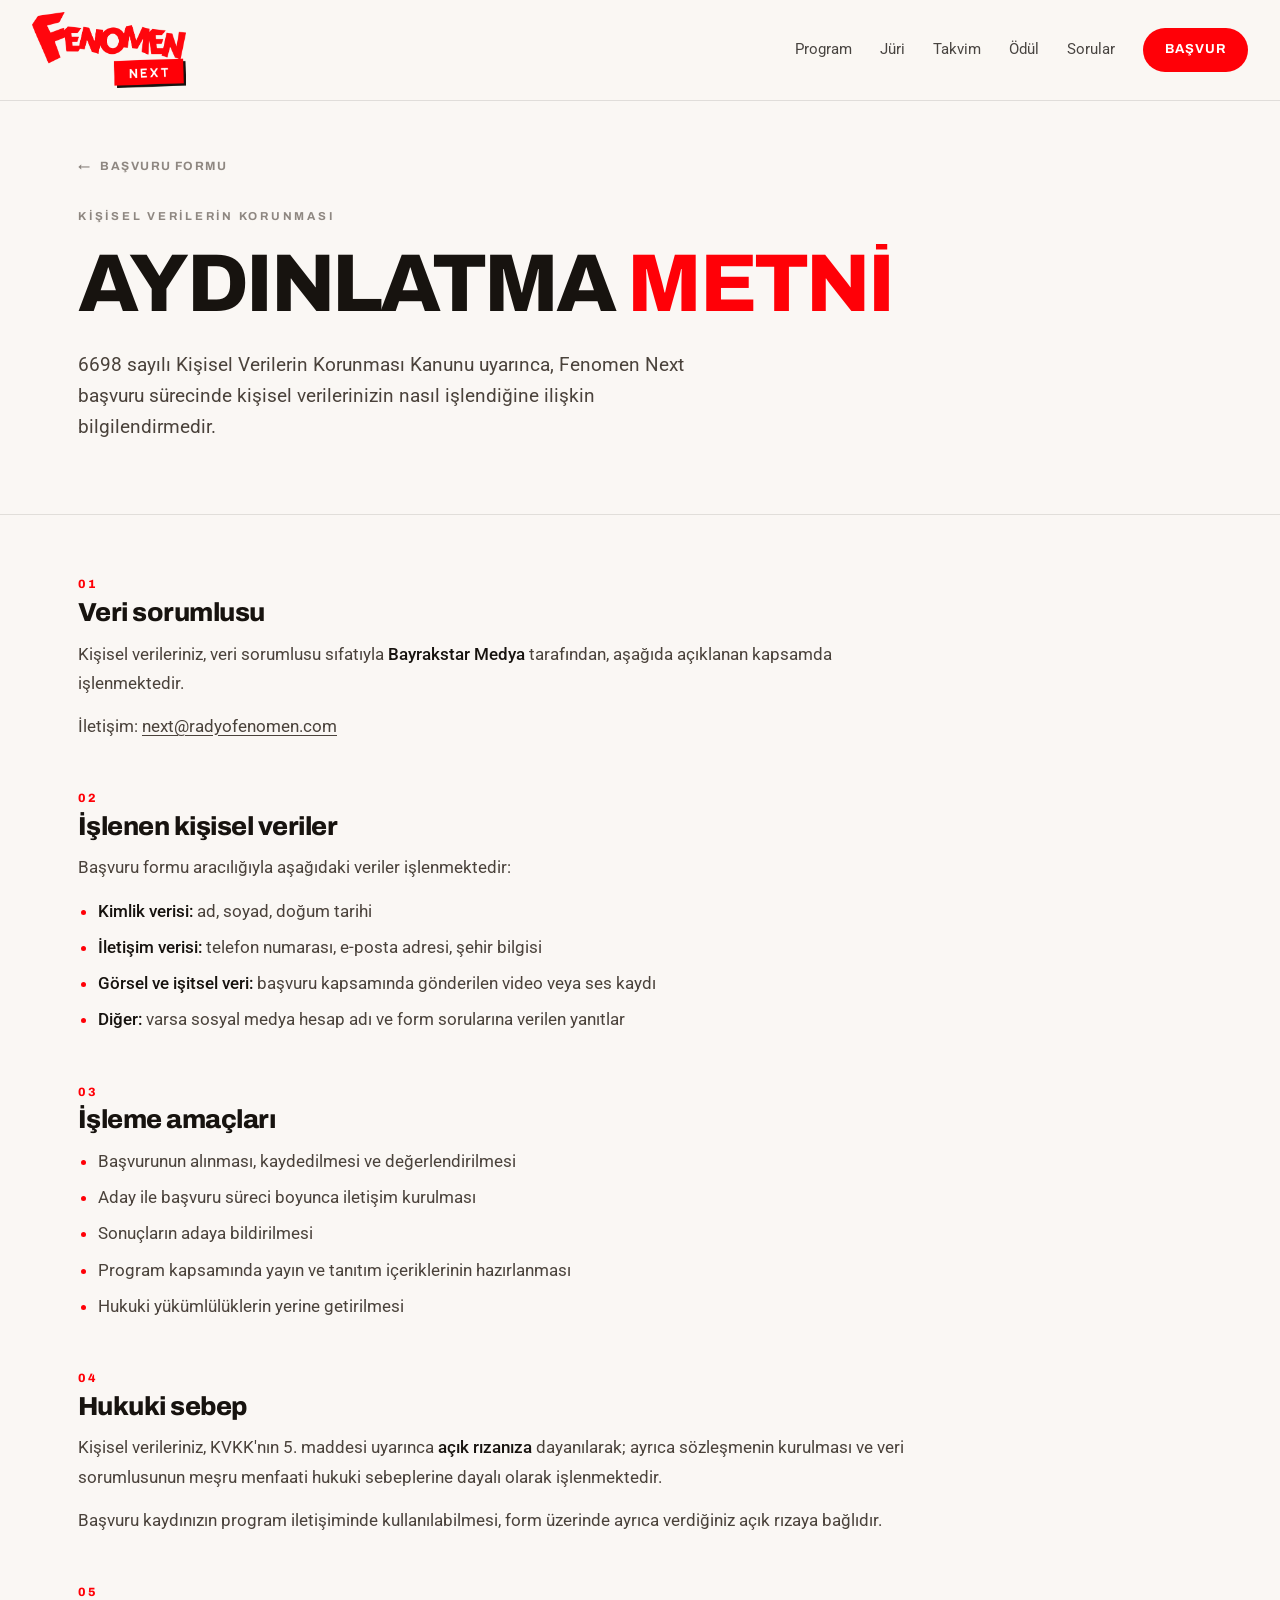
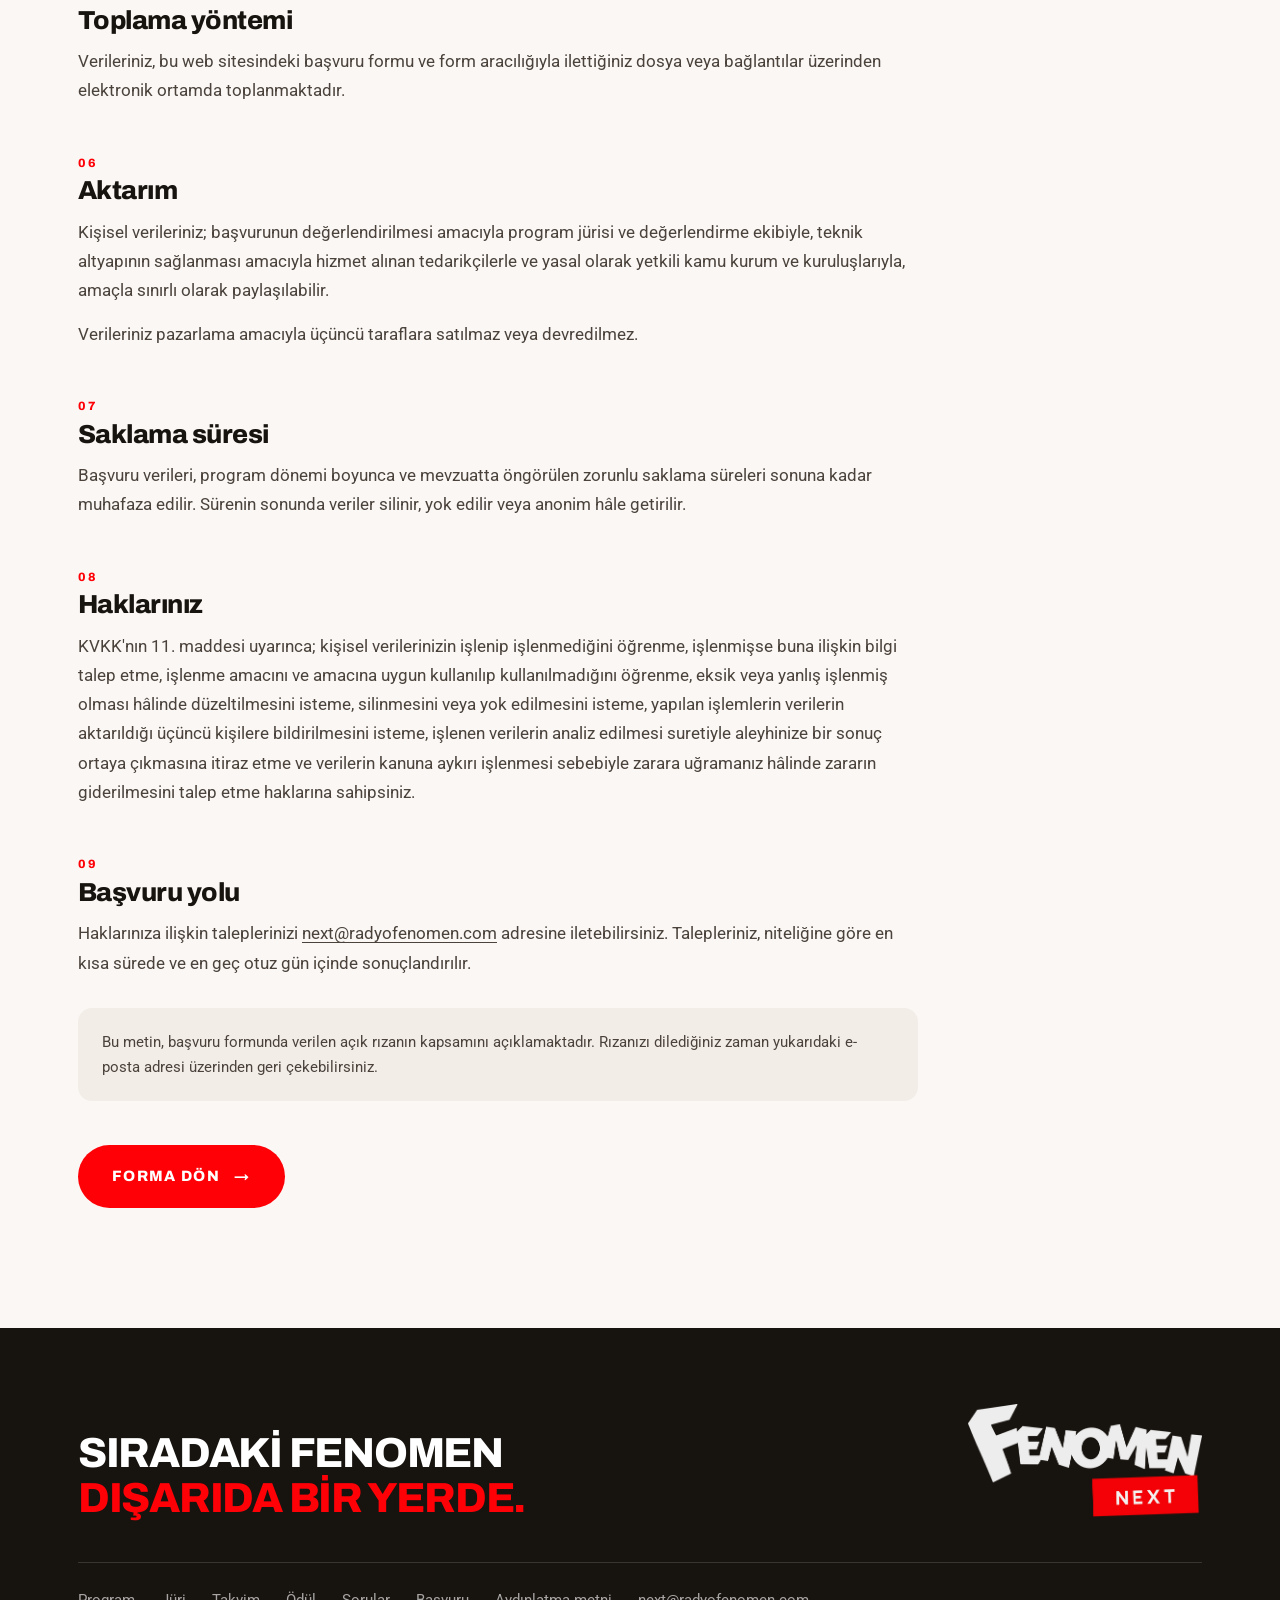
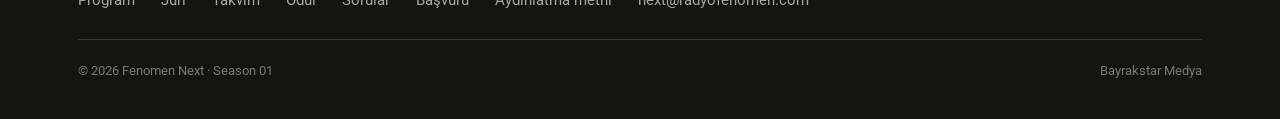
==== commit cc4bd32d: "Marka adi her yerde 'Fenomen Next' 'Radyo Fenomen Next' ibaresi sitede hic kalmadi: meta aciklamalar" ====
--- a/aydinlatma.html
+++ b/aydinlatma.html
@@ -3,8 +3,8 @@
 <head>
 <meta charset="UTF-8">
 <meta name="viewport" content="width=device-width,initial-scale=1">
-<title>Aydınlatma Metni — Radyo Fenomen Next</title>
-<meta name="description" content="Radyo Fenomen Next başvuru sürecinde işlenen kişisel verilere ilişkin aydınlatma metni.">
+<title>Aydınlatma Metni — Fenomen Next</title>
+<meta name="description" content="Fenomen Next başvuru sürecinde işlenen kişisel verilere ilişkin aydınlatma metni.">
 <meta name="robots" content="noindex">
 <link rel="icon" href="/favicon.ico" sizes="32x32">
 <link rel="icon" type="image/png" sizes="32x32" href="/assets/favicon-32.png">
@@ -15,9 +15,9 @@
 <meta name="apple-mobile-web-app-title" content="Fenomen Next">
 <meta name="theme-color" content="#FAF7F4">
 <meta property="og:type" content="website">
-<meta property="og:site_name" content="Radyo Fenomen Next">
+<meta property="og:site_name" content="Fenomen Next">
 <meta property="og:locale" content="tr_TR">
-<meta property="og:title" content="Aydınlatma Metni — Radyo Fenomen Next">
+<meta property="og:title" content="Aydınlatma Metni — Fenomen Next">
 <meta property="og:description" content="Başvuru sürecinde işlenen kişisel verilere ilişkin aydınlatma metni.">
 <meta property="og:url" content="https://fenomennext.com/aydinlatma.html">
 <meta property="og:image" content="https://fenomennext.com/assets/og.jpg">
@@ -33,9 +33,9 @@
 <body class="ic-sayfa">
 
 <header class="ustbar" id="ustbar">
-  <a href="index.html" aria-label="Radyo Fenomen Next">
-    <img src="assets/fenomen-next-logo-beyaz.png" alt="Radyo Fenomen Next" class="ustbar-logo logo-beyaz">
-    <img src="assets/fenomen-next-logo.png" alt="Radyo Fenomen Next" class="ustbar-logo logo-siyah">
+  <a href="index.html" aria-label="Fenomen Next">
+    <img src="assets/fenomen-next-logo-beyaz.png" alt="Fenomen Next" class="ustbar-logo logo-beyaz">
+    <img src="assets/fenomen-next-logo.png" alt="Fenomen Next" class="ustbar-logo logo-siyah">
   </a>
   <div class="ustbar-sag">
     <nav class="ustbar-menu">
@@ -65,7 +65,7 @@
     <a href="index.html#basvuru" class="geri"><span>←</span> Başvuru formu</a>
     <div class="etiket belir">Kişisel verilerin korunması</div>
     <h1 class="yaz"><span>Aydınlatma <em>metni</em></span></h1>
-    <p class="giris belir" style="--gec:120ms">6698 sayılı Kişisel Verilerin Korunması Kanunu uyarınca, Radyo Fenomen Next başvuru sürecinde kişisel verilerinizin nasıl işlendiğine ilişkin bilgilendirmedir.</p>
+    <p class="giris belir" style="--gec:120ms">6698 sayılı Kişisel Verilerin Korunması Kanunu uyarınca, Fenomen Next başvuru sürecinde kişisel verilerinizin nasıl işlendiğine ilişkin bilgilendirmedir.</p>
   </div>
 </section>
 
@@ -131,7 +131,7 @@
   <div class="kap">
     <div class="alt-ust">
       <div class="alt-slogan">Sıradaki Fenomen <em>dışarıda bir yerde.</em></div>
-      <img src="assets/fenomen-next-logo-beyaz.png" alt="Radyo Fenomen Next" class="alt-logo">
+      <img src="assets/fenomen-next-logo-beyaz.png" alt="Fenomen Next" class="alt-logo">
     </div>
     <nav class="alt-orta">
       <a href="index.html#program">Program</a>
@@ -144,7 +144,7 @@
       <a href="mailto:next@radyofenomen.com">next@radyofenomen.com</a>
     </nav>
     <div class="alt-alt">
-      <div>© 2026 Radyo Fenomen Next · Season 01</div>
+      <div>© 2026 Fenomen Next · Season 01</div>
       <div>Bayrakstar Medya</div>
     </div>
   </div>
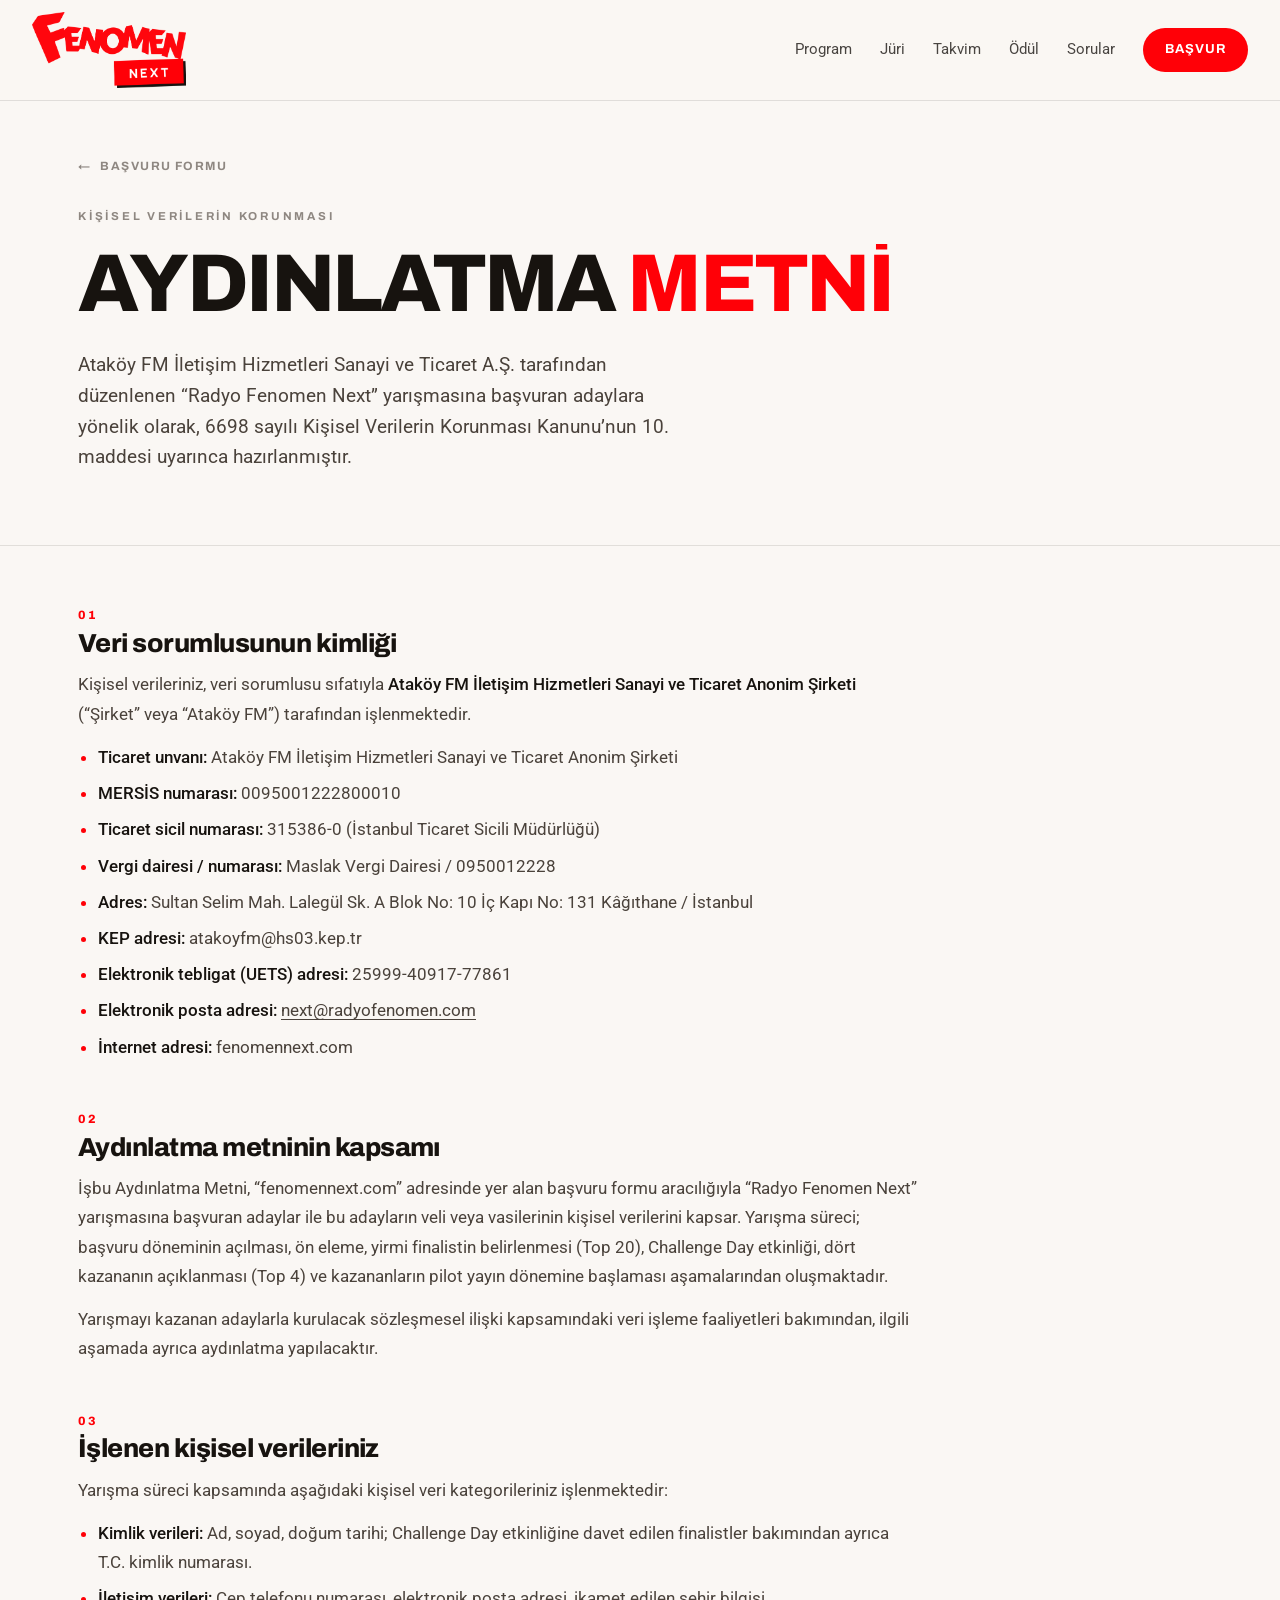
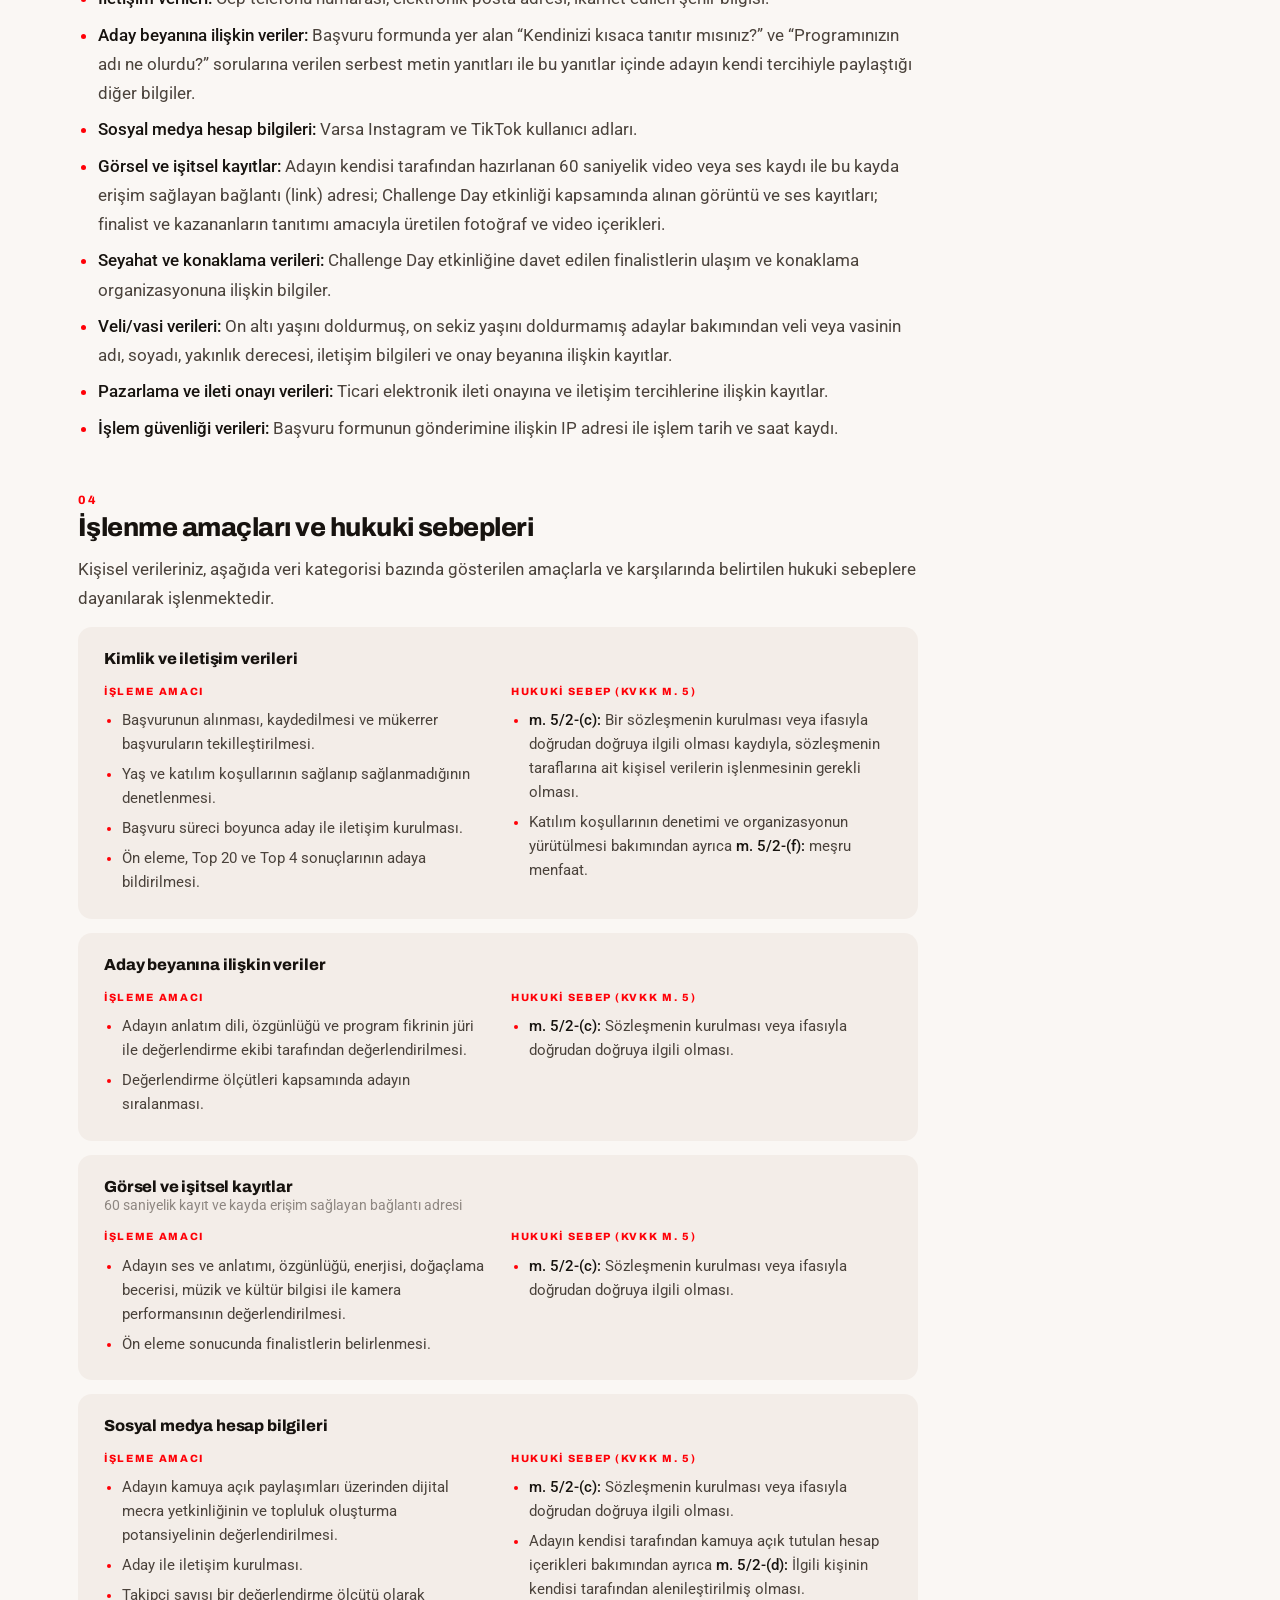
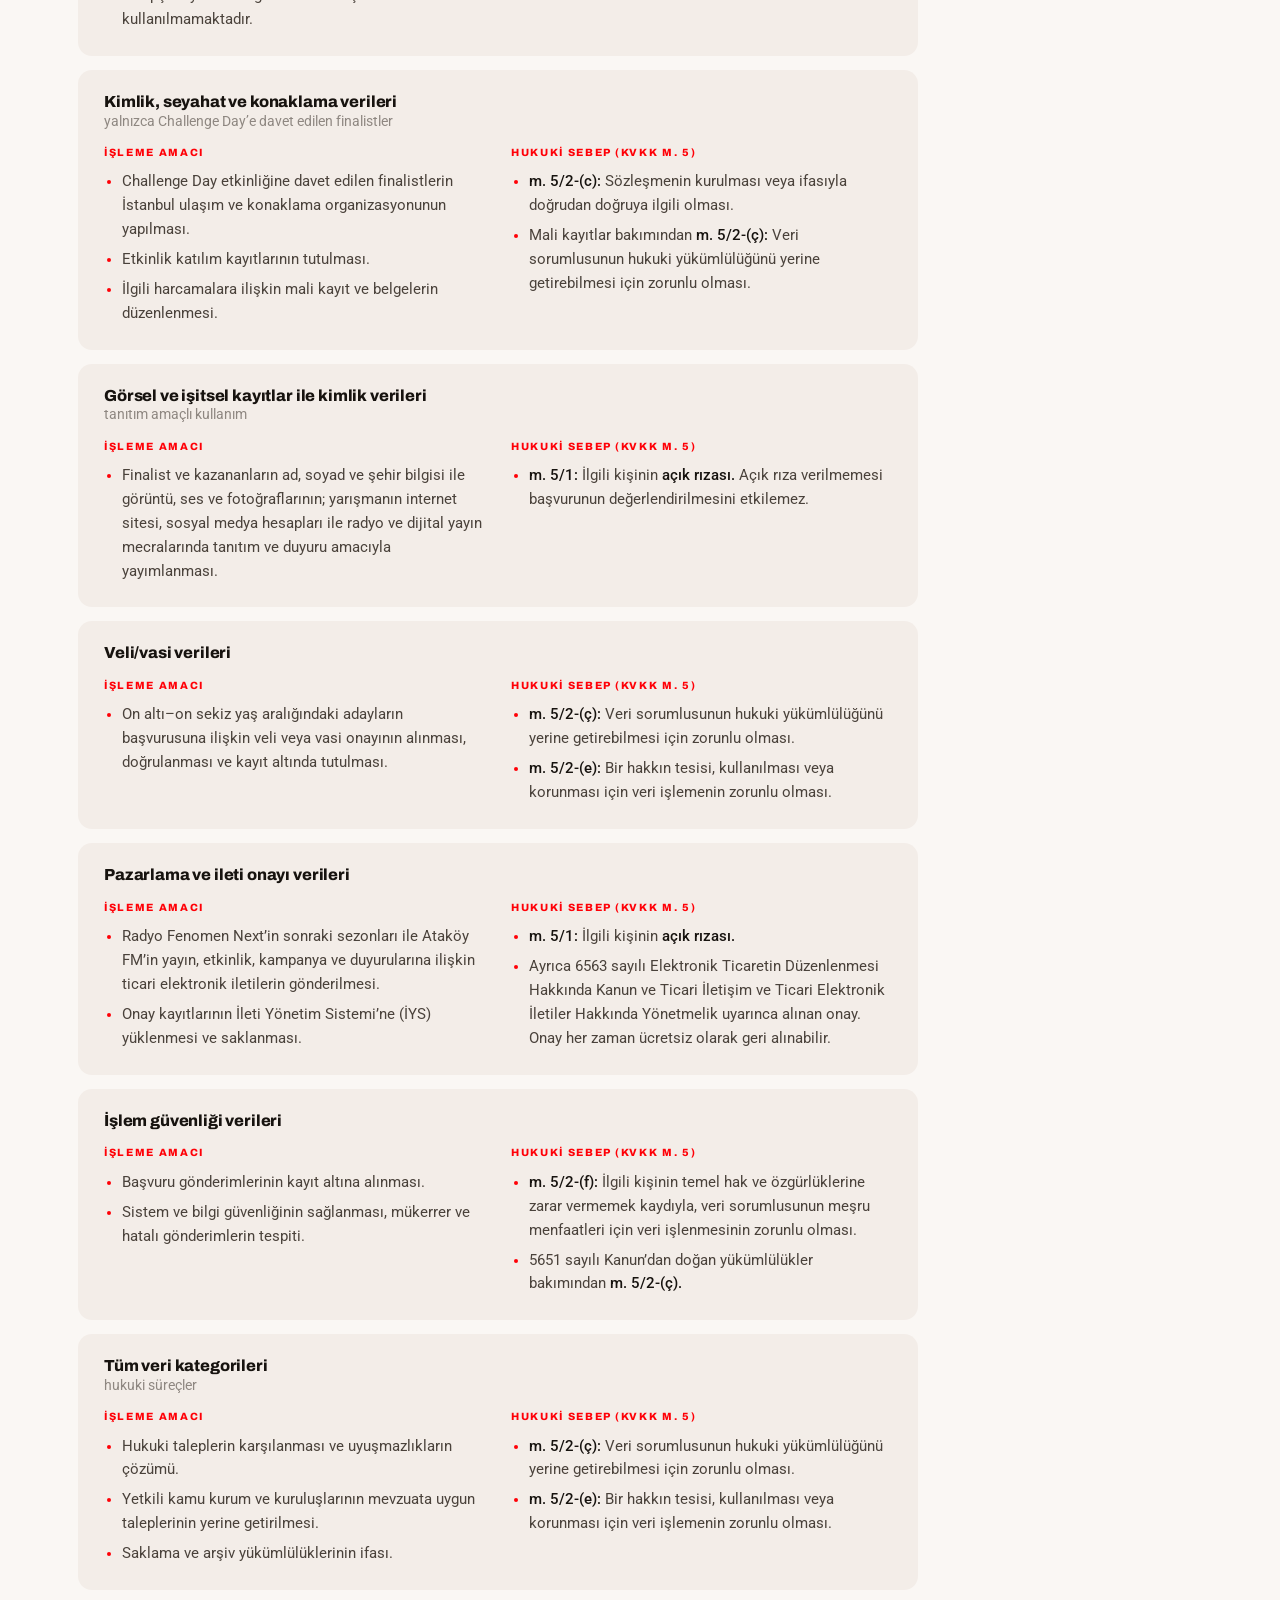
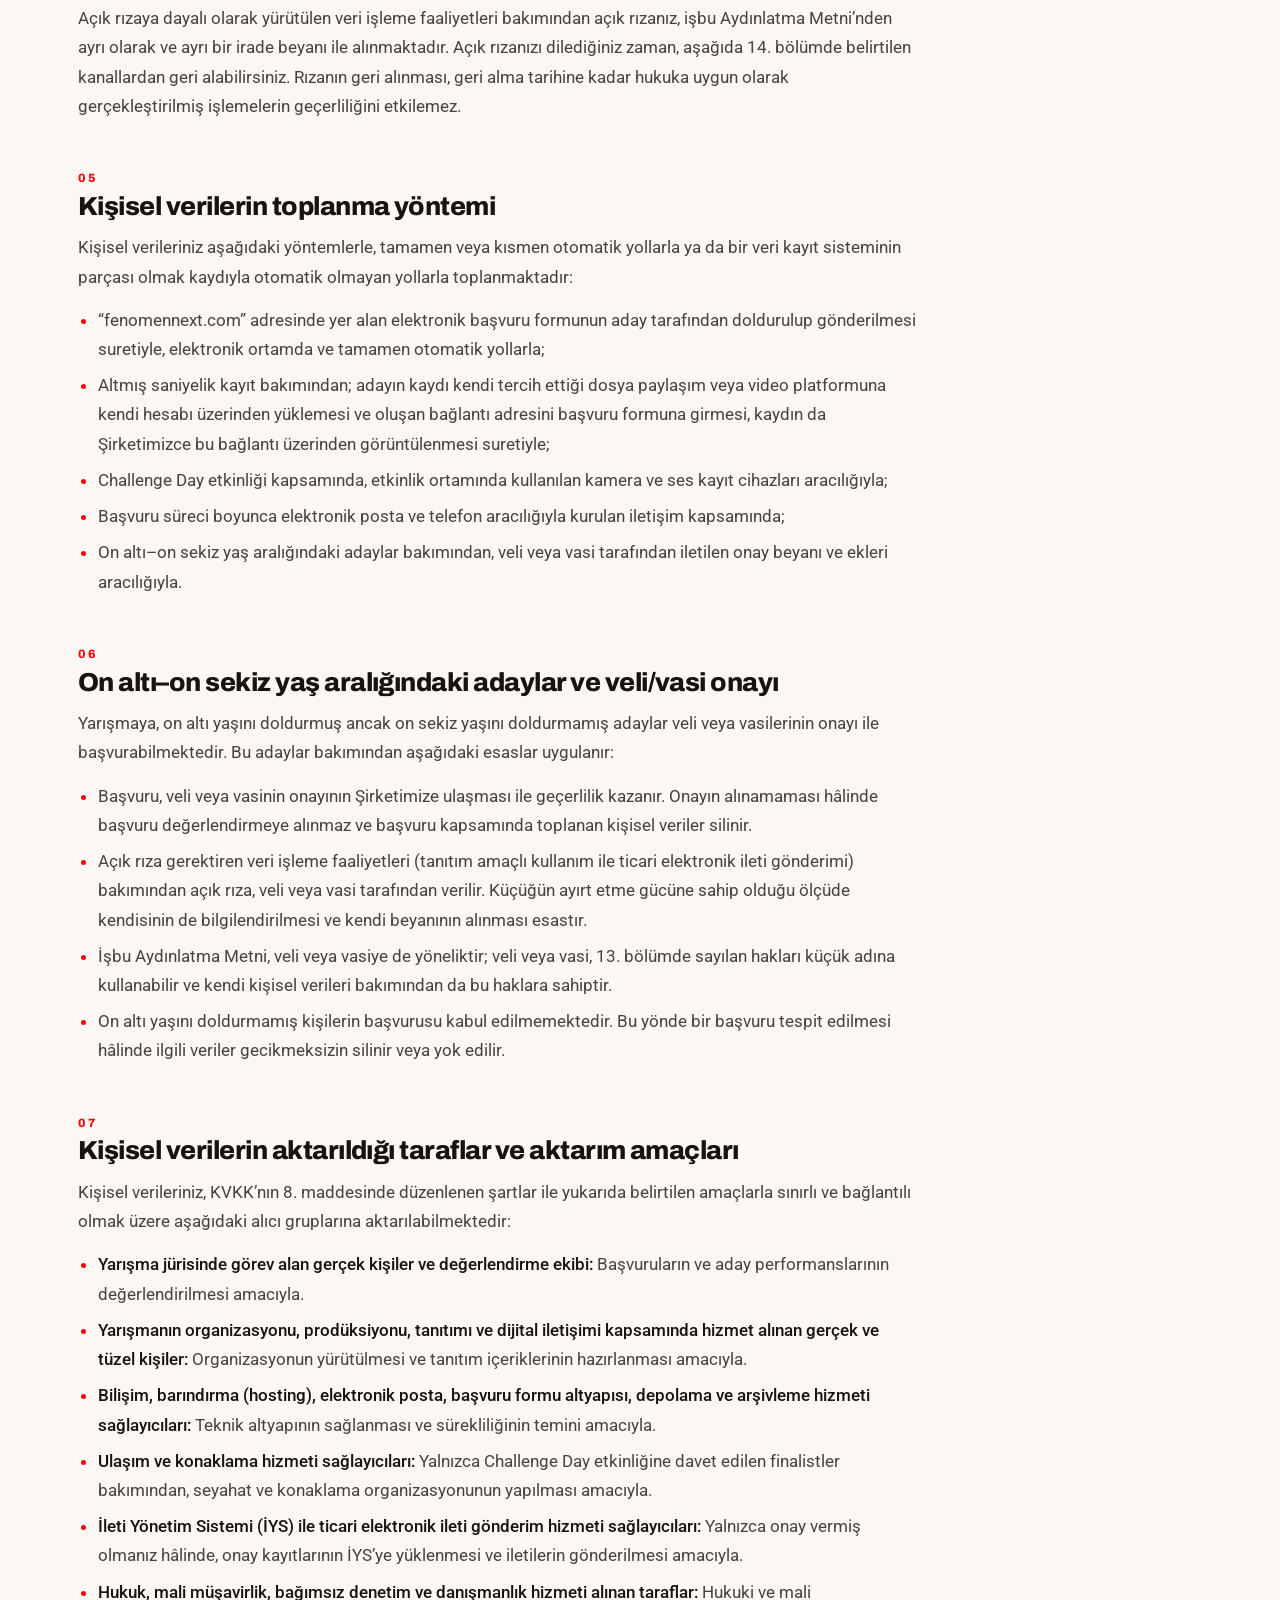
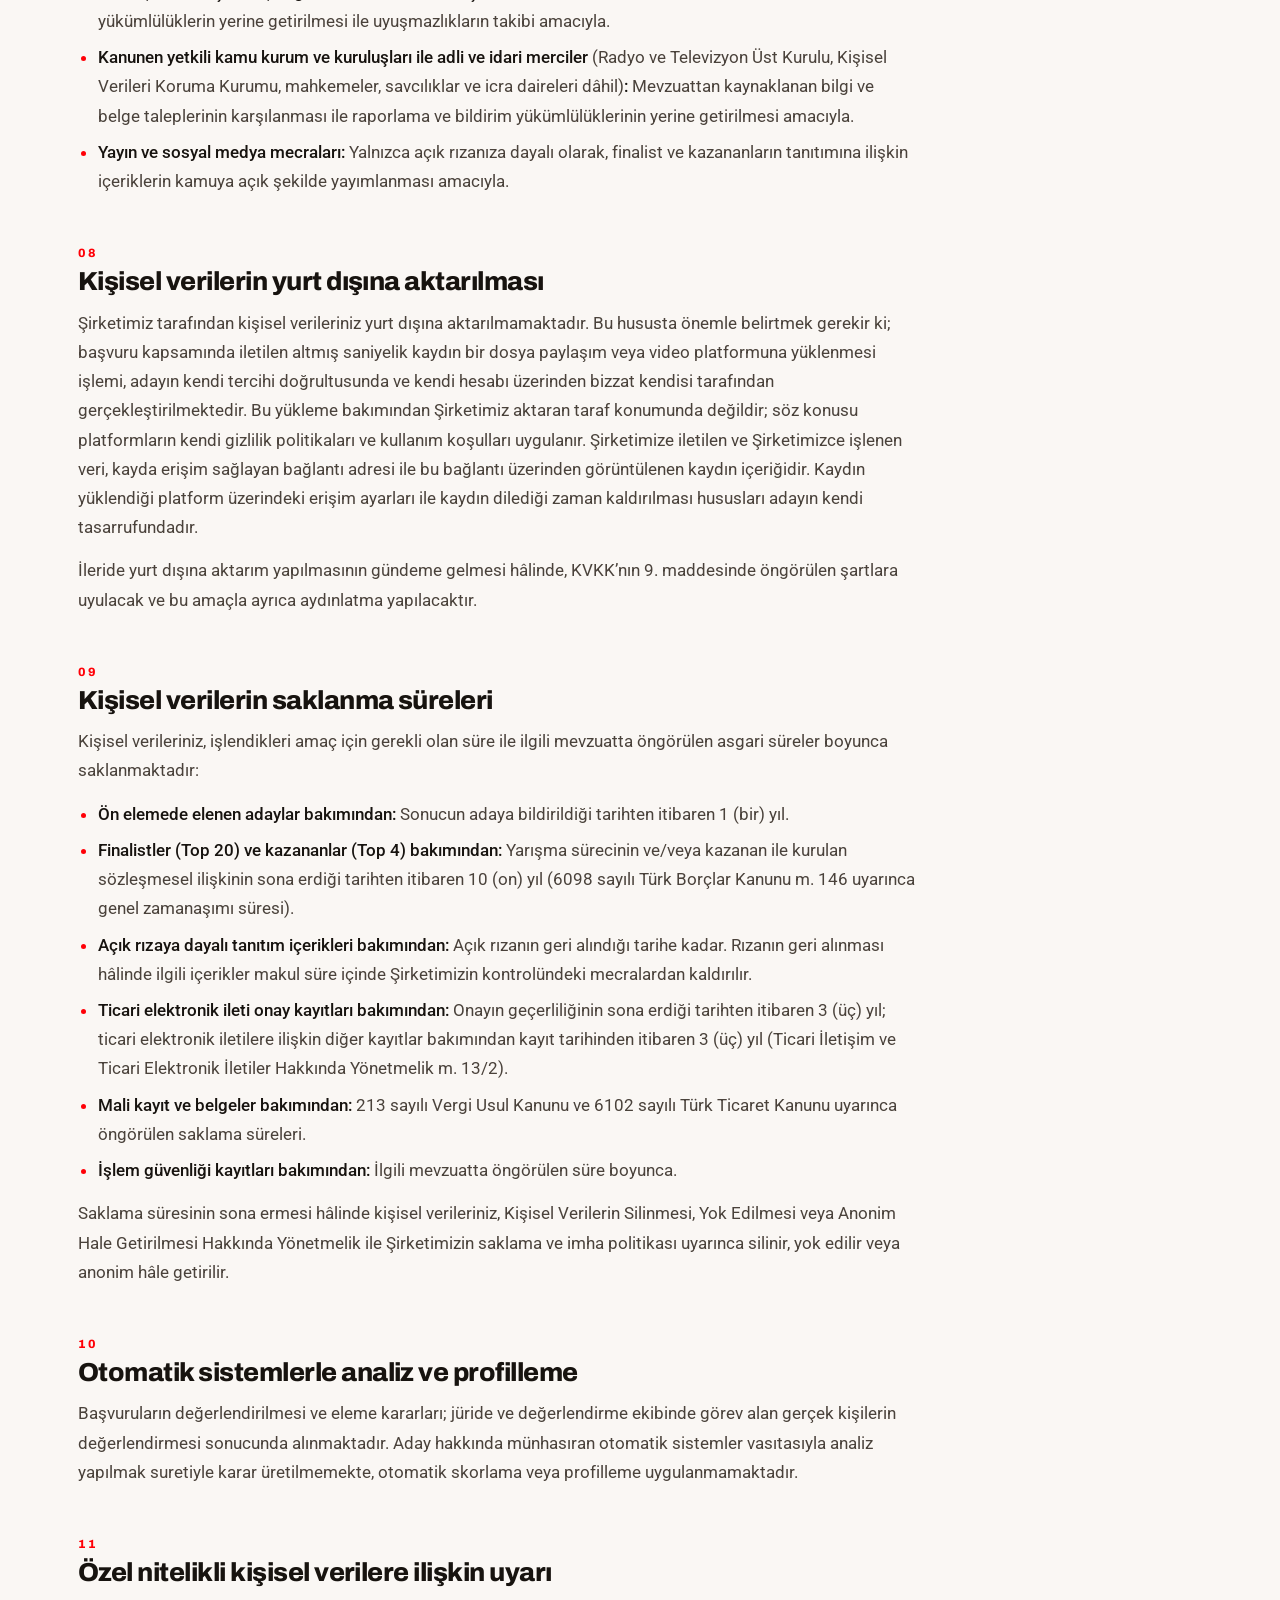
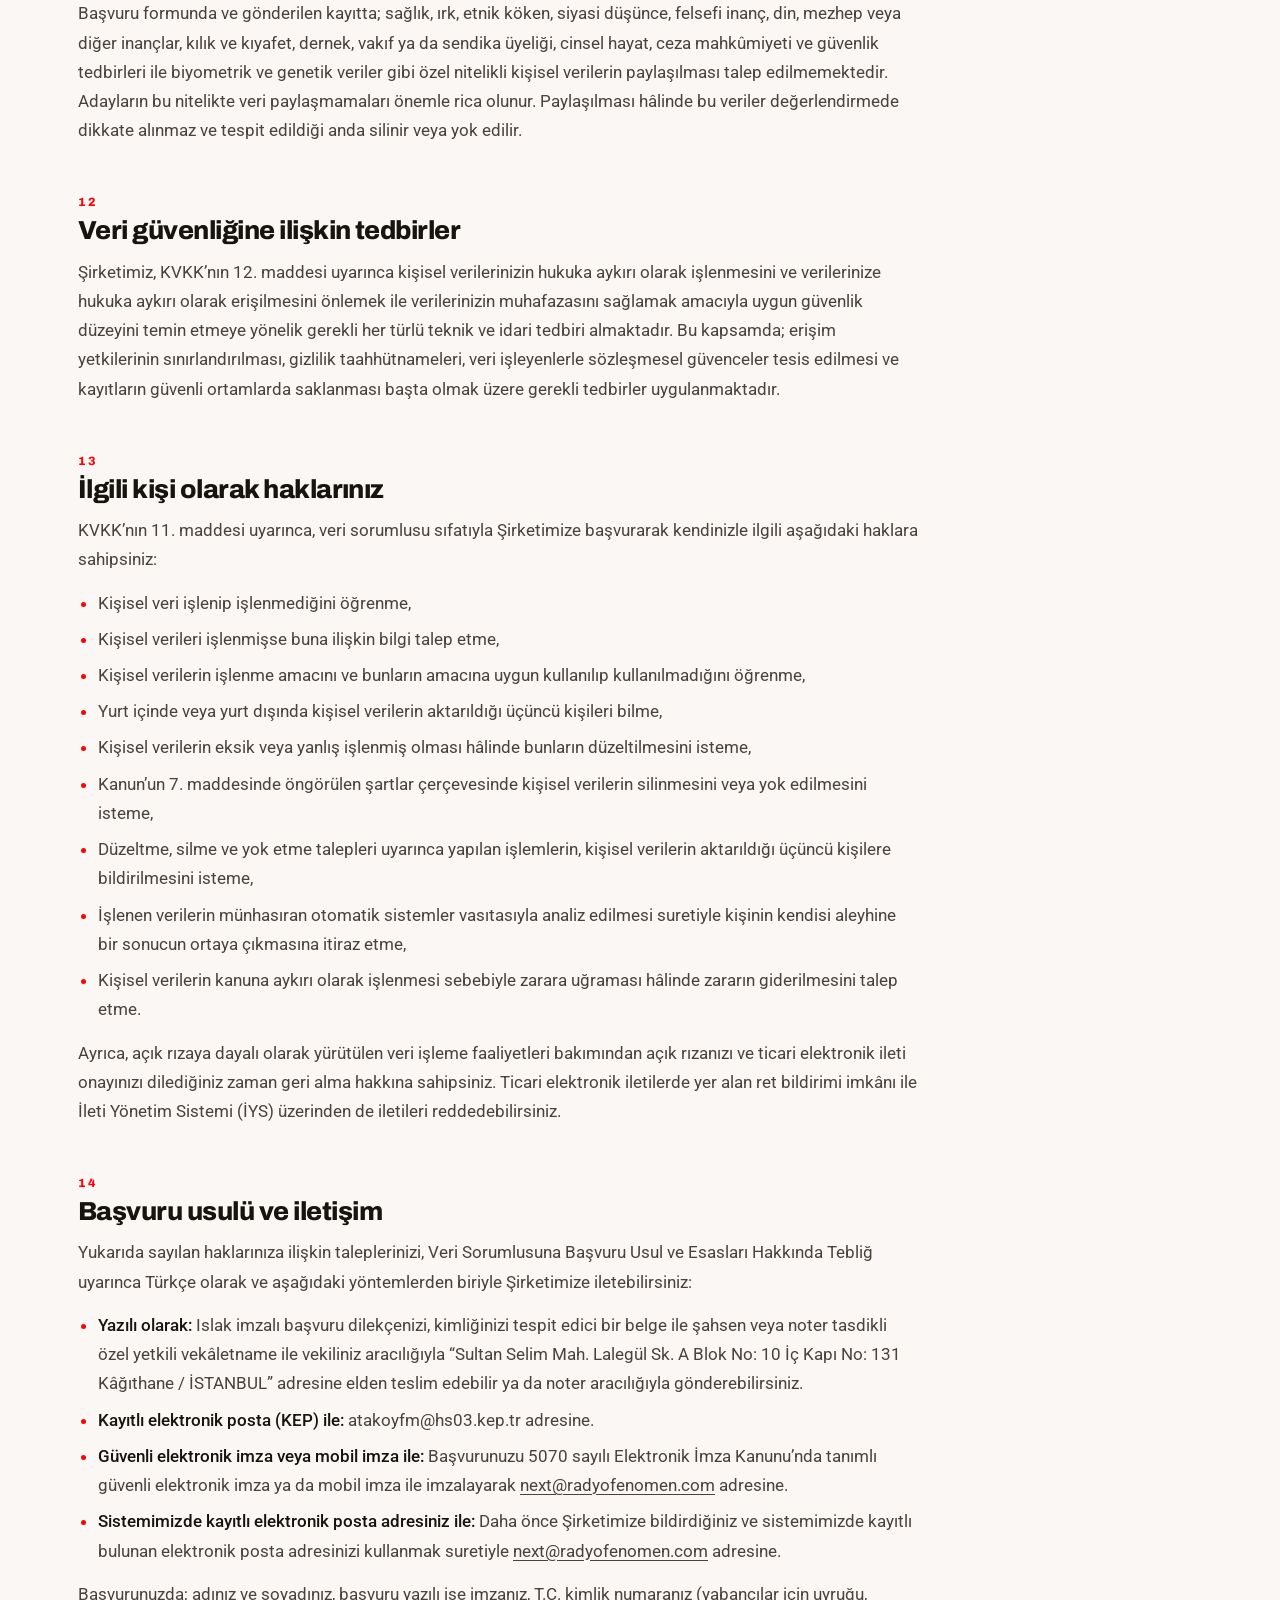
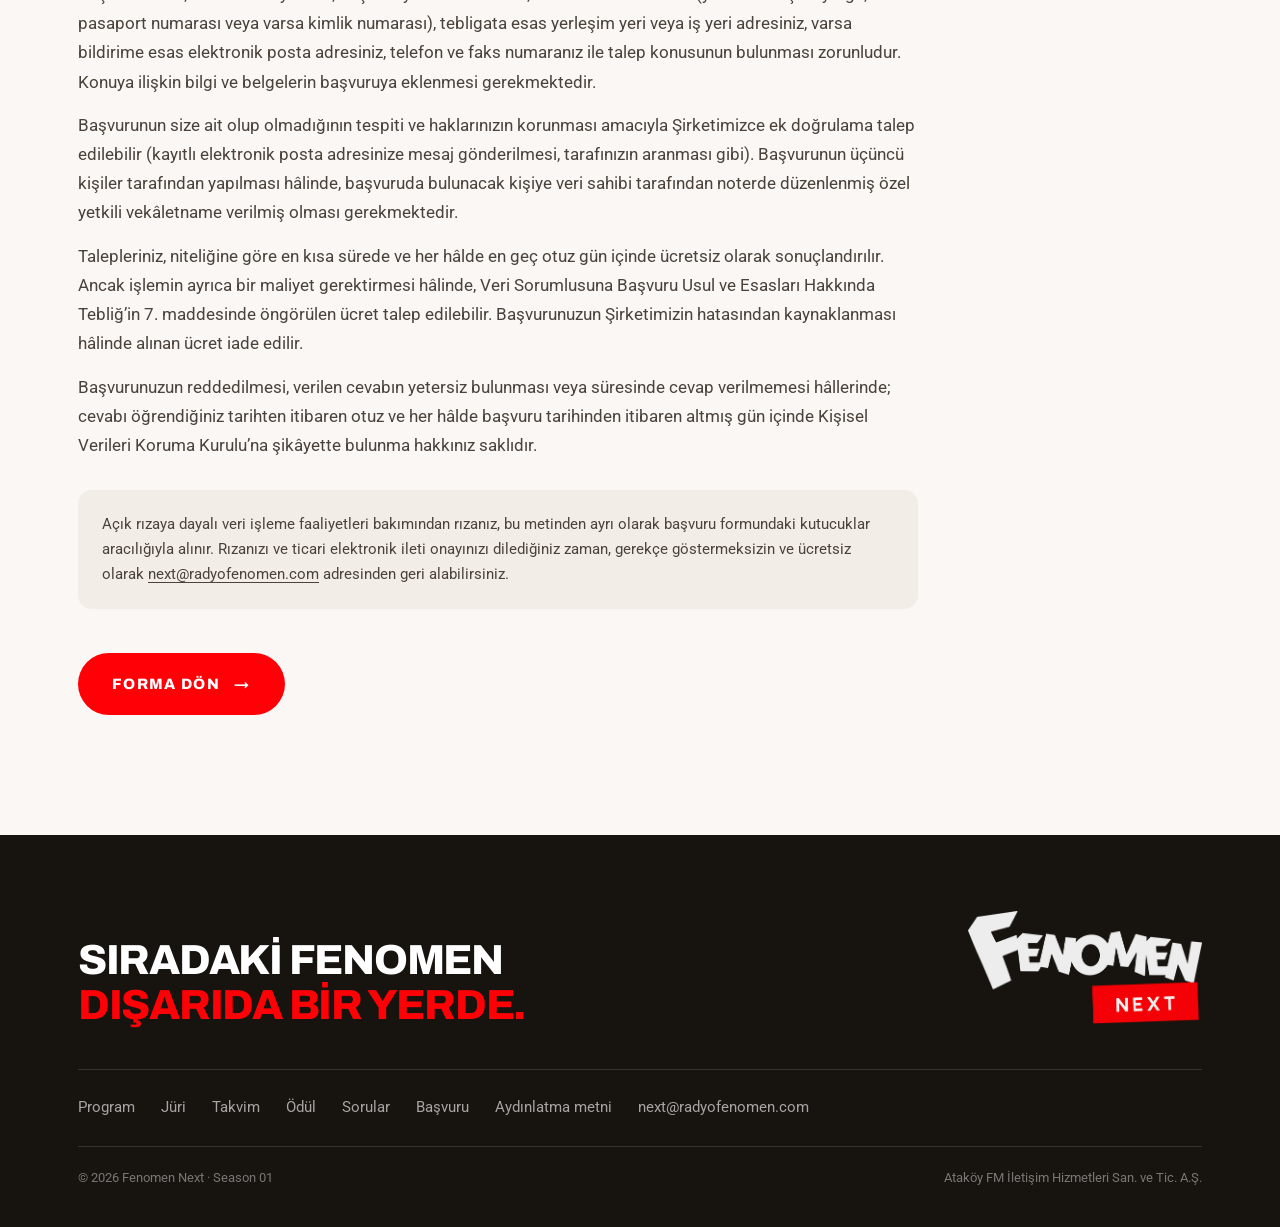
==== commit 81fd7b3a: "KVKK onay alanlari ve aydinlatma metni yenilendi Form: iki onay kutusu yerine dort ayri alan (aydinl" ====
--- a/aydinlatma.html
+++ b/aydinlatma.html
@@ -3,8 +3,8 @@
 <head>
 <meta charset="UTF-8">
 <meta name="viewport" content="width=device-width,initial-scale=1">
-<title>Aydınlatma Metni — Fenomen Next</title>
-<meta name="description" content="Fenomen Next başvuru sürecinde işlenen kişisel verilere ilişkin aydınlatma metni.">
+<title>Katılımcı Aydınlatma Metni — Fenomen Next</title>
+<meta name="description" content="Radyo Fenomen Next yarışması katılımcı adaylarına yönelik kişisel verilerin işlenmesine ilişkin aydınlatma metni.">
 <meta name="robots" content="noindex">
 <link rel="icon" href="/favicon.ico" sizes="32x32">
 <link rel="icon" type="image/png" sizes="32x32" href="/assets/favicon-32.png">
@@ -17,7 +17,7 @@
 <meta property="og:type" content="website">
 <meta property="og:site_name" content="Fenomen Next">
 <meta property="og:locale" content="tr_TR">
-<meta property="og:title" content="Aydınlatma Metni — Fenomen Next">
+<meta property="og:title" content="Katılımcı Aydınlatma Metni — Fenomen Next">
 <meta property="og:description" content="Başvuru sürecinde işlenen kişisel verilere ilişkin aydınlatma metni.">
 <meta property="og:url" content="https://fenomennext.com/aydinlatma.html">
 <meta property="og:image" content="https://fenomennext.com/assets/og.jpg">
@@ -28,7 +28,7 @@
 <link rel="preconnect" href="https://fonts.googleapis.com">
 <link rel="preconnect" href="https://fonts.gstatic.com" crossorigin>
 <link href="https://fonts.googleapis.com/css2?family=Archivo:wght@400;700;800&family=Roboto:wght@300;400;500&display=swap" rel="stylesheet">
-<link rel="stylesheet" href="css/style.css?v=7feea412cd">
+<link rel="stylesheet" href="css/style.css?v=64d1eb451e">
 </head>
 <body class="ic-sayfa">
 
@@ -65,7 +65,7 @@
     <a href="index.html#basvuru" class="geri"><span>←</span> Başvuru formu</a>
     <div class="etiket belir">Kişisel verilerin korunması</div>
     <h1 class="yaz"><span>Aydınlatma <em>metni</em></span></h1>
-    <p class="giris belir" style="--gec:120ms">6698 sayılı Kişisel Verilerin Korunması Kanunu uyarınca, Fenomen Next başvuru sürecinde kişisel verilerinizin nasıl işlendiğine ilişkin bilgilendirmedir.</p>
+    <p class="giris belir" style="--gec:120ms">Ataköy FM İletişim Hizmetleri Sanayi ve Ticaret A.Ş. tarafından düzenlenen “Radyo Fenomen Next” yarışmasına başvuran adaylara yönelik olarak, 6698 sayılı Kişisel Verilerin Korunması Kanunu’nun 10. maddesi uyarınca hazırlanmıştır.</p>
   </div>
 </section>
 
@@ -73,51 +73,333 @@
   <div class="kap">
     <div class="metin belir">
 
-      <h2><span>01</span>Veri sorumlusu</h2>
-      <p>Kişisel verileriniz, veri sorumlusu sıfatıyla <strong>Bayrakstar Medya</strong> tarafından, aşağıda açıklanan kapsamda işlenmektedir.</p>
-      <p>İletişim: <a href="mailto:next@radyofenomen.com" style="text-decoration:underline;text-underline-offset:3px">next@radyofenomen.com</a></p>
-
-      <h2><span>02</span>İşlenen kişisel veriler</h2>
-      <p>Başvuru formu aracılığıyla aşağıdaki veriler işlenmektedir:</p>
-      <ul>
-        <li><strong>Kimlik verisi:</strong> ad, soyad, doğum tarihi</li>
-        <li><strong>İletişim verisi:</strong> telefon numarası, e-posta adresi, şehir bilgisi</li>
-        <li><strong>Görsel ve işitsel veri:</strong> başvuru kapsamında gönderilen video veya ses kaydı</li>
-        <li><strong>Diğer:</strong> varsa sosyal medya hesap adı ve form sorularına verilen yanıtlar</li>
-      </ul>
-
-      <h2><span>03</span>İşleme amaçları</h2>
-      <ul>
-        <li>Başvurunun alınması, kaydedilmesi ve değerlendirilmesi</li>
-        <li>Aday ile başvuru süreci boyunca iletişim kurulması</li>
-        <li>Sonuçların adaya bildirilmesi</li>
-        <li>Program kapsamında yayın ve tanıtım içeriklerinin hazırlanması</li>
-        <li>Hukuki yükümlülüklerin yerine getirilmesi</li>
-      </ul>
-
-      <h2><span>04</span>Hukuki sebep</h2>
-      <p>Kişisel verileriniz, KVKK'nın 5. maddesi uyarınca <strong>açık rızanıza</strong> dayanılarak; ayrıca sözleşmenin kurulması ve veri sorumlusunun meşru menfaati hukuki sebeplerine dayalı olarak işlenmektedir.</p>
-      <p>Başvuru kaydınızın program iletişiminde kullanılabilmesi, form üzerinde ayrıca verdiğiniz açık rızaya bağlıdır.</p>
-
-      <h2><span>05</span>Toplama yöntemi</h2>
-      <p>Verileriniz, bu web sitesindeki başvuru formu ve form aracılığıyla ilettiğiniz dosya veya bağlantılar üzerinden elektronik ortamda toplanmaktadır.</p>
-
-      <h2><span>06</span>Aktarım</h2>
-      <p>Kişisel verileriniz; başvurunun değerlendirilmesi amacıyla program jürisi ve değerlendirme ekibiyle, teknik altyapının sağlanması amacıyla hizmet alınan tedarikçilerle ve yasal olarak yetkili kamu kurum ve kuruluşlarıyla, amaçla sınırlı olarak paylaşılabilir.</p>
-      <p>Verileriniz pazarlama amacıyla üçüncü taraflara satılmaz veya devredilmez.</p>
-
-      <h2><span>07</span>Saklama süresi</h2>
-      <p>Başvuru verileri, program dönemi boyunca ve mevzuatta öngörülen zorunlu saklama süreleri sonuna kadar muhafaza edilir. Sürenin sonunda veriler silinir, yok edilir veya anonim hâle getirilir.</p>
-
-      <h2><span>08</span>Haklarınız</h2>
-      <p>KVKK'nın 11. maddesi uyarınca; kişisel verilerinizin işlenip işlenmediğini öğrenme, işlenmişse buna ilişkin bilgi talep etme, işlenme amacını ve amacına uygun kullanılıp kullanılmadığını öğrenme, eksik veya yanlış işlenmiş olması hâlinde düzeltilmesini isteme, silinmesini veya yok edilmesini isteme, yapılan işlemlerin verilerin aktarıldığı üçüncü kişilere bildirilmesini isteme, işlenen verilerin analiz edilmesi suretiyle aleyhinize bir sonuç ortaya çıkmasına itiraz etme ve verilerin kanuna aykırı işlenmesi sebebiyle zarara uğramanız hâlinde zararın giderilmesini talep etme haklarına sahipsiniz.</p>
-
-      <h2><span>09</span>Başvuru yolu</h2>
-      <p>Haklarınıza ilişkin taleplerinizi <a href="mailto:next@radyofenomen.com" style="text-decoration:underline;text-underline-offset:3px">next@radyofenomen.com</a> adresine iletebilirsiniz. Talepleriniz, niteliğine göre en kısa sürede ve en geç otuz gün içinde sonuçlandırılır.</p>
+      <h2><span>01</span>Veri sorumlusunun kimliği</h2>
+      <p>Kişisel verileriniz, veri sorumlusu sıfatıyla <strong>Ataköy FM İletişim Hizmetleri Sanayi ve Ticaret Anonim Şirketi</strong> (“Şirket” veya “Ataköy FM”) tarafından işlenmektedir.</p>
+      <ul>
+        <li><strong>Ticaret unvanı:</strong> Ataköy FM İletişim Hizmetleri Sanayi ve Ticaret Anonim Şirketi</li>
+        <li><strong>MERSİS numarası:</strong> 0095001222800010</li>
+        <li><strong>Ticaret sicil numarası:</strong> 315386-0 (İstanbul Ticaret Sicili Müdürlüğü)</li>
+        <li><strong>Vergi dairesi / numarası:</strong> Maslak Vergi Dairesi / 0950012228</li>
+        <li><strong>Adres:</strong> Sultan Selim Mah. Lalegül Sk. A Blok No: 10 İç Kapı No: 131 Kâğıthane / İstanbul</li>
+        <li><strong>KEP adresi:</strong> atakoyfm@hs03.kep.tr</li>
+        <li><strong>Elektronik tebligat (UETS) adresi:</strong> 25999-40917-77861</li>
+        <li><strong>Elektronik posta adresi:</strong> <a href="mailto:next@radyofenomen.com" class="metin-bag">next@radyofenomen.com</a></li>
+        <li><strong>İnternet adresi:</strong> fenomennext.com</li>
+      </ul>
+
+      <h2><span>02</span>Aydınlatma metninin kapsamı</h2>
+      <p>İşbu Aydınlatma Metni, “fenomennext.com” adresinde yer alan başvuru formu aracılığıyla “Radyo Fenomen Next” yarışmasına başvuran adaylar ile bu adayların veli veya vasilerinin kişisel verilerini kapsar. Yarışma süreci; başvuru döneminin açılması, ön eleme, yirmi finalistin belirlenmesi (Top 20), Challenge Day etkinliği, dört kazananın açıklanması (Top 4) ve kazananların pilot yayın dönemine başlaması aşamalarından oluşmaktadır.</p>
+      <p>Yarışmayı kazanan adaylarla kurulacak sözleşmesel ilişki kapsamındaki veri işleme faaliyetleri bakımından, ilgili aşamada ayrıca aydınlatma yapılacaktır.</p>
+
+      <h2><span>03</span>İşlenen kişisel verileriniz</h2>
+      <p>Yarışma süreci kapsamında aşağıdaki kişisel veri kategorileriniz işlenmektedir:</p>
+      <ul>
+        <li><strong>Kimlik verileri:</strong> Ad, soyad, doğum tarihi; Challenge Day etkinliğine davet edilen finalistler bakımından ayrıca T.C. kimlik numarası.</li>
+        <li><strong>İletişim verileri:</strong> Cep telefonu numarası, elektronik posta adresi, ikamet edilen şehir bilgisi.</li>
+        <li><strong>Aday beyanına ilişkin veriler:</strong> Başvuru formunda yer alan “Kendinizi kısaca tanıtır mısınız?” ve “Programınızın adı ne olurdu?” sorularına verilen serbest metin yanıtları ile bu yanıtlar içinde adayın kendi tercihiyle paylaştığı diğer bilgiler.</li>
+        <li><strong>Sosyal medya hesap bilgileri:</strong> Varsa Instagram ve TikTok kullanıcı adları.</li>
+        <li><strong>Görsel ve işitsel kayıtlar:</strong> Adayın kendisi tarafından hazırlanan 60 saniyelik video veya ses kaydı ile bu kayda erişim sağlayan bağlantı (link) adresi; Challenge Day etkinliği kapsamında alınan görüntü ve ses kayıtları; finalist ve kazananların tanıtımı amacıyla üretilen fotoğraf ve video içerikleri.</li>
+        <li><strong>Seyahat ve konaklama verileri:</strong> Challenge Day etkinliğine davet edilen finalistlerin ulaşım ve konaklama organizasyonuna ilişkin bilgiler.</li>
+        <li><strong>Veli/vasi verileri:</strong> On altı yaşını doldurmuş, on sekiz yaşını doldurmamış adaylar bakımından veli veya vasinin adı, soyadı, yakınlık derecesi, iletişim bilgileri ve onay beyanına ilişkin kayıtlar.</li>
+        <li><strong>Pazarlama ve ileti onayı verileri:</strong> Ticari elektronik ileti onayına ve iletişim tercihlerine ilişkin kayıtlar.</li>
+        <li><strong>İşlem güvenliği verileri:</strong> Başvuru formunun gönderimine ilişkin IP adresi ile işlem tarih ve saat kaydı.</li>
+      </ul>
+
+      <h2><span>04</span>İşlenme amaçları ve hukuki sebepleri</h2>
+      <p>Kişisel verileriniz, aşağıda veri kategorisi bazında gösterilen amaçlarla ve karşılarında belirtilen hukuki sebeplere dayanılarak işlenmektedir.</p>
+
+      <div class="yasal-kart">
+        <h3>Kimlik ve iletişim verileri</h3>
+        <div class="yasal-ikili">
+          <div>
+            <span class="yasal-etiket">İşleme amacı</span>
+            <ul>
+              <li>Başvurunun alınması, kaydedilmesi ve mükerrer başvuruların tekilleştirilmesi.</li>
+              <li>Yaş ve katılım koşullarının sağlanıp sağlanmadığının denetlenmesi.</li>
+              <li>Başvuru süreci boyunca aday ile iletişim kurulması.</li>
+              <li>Ön eleme, Top 20 ve Top 4 sonuçlarının adaya bildirilmesi.</li>
+            </ul>
+          </div>
+          <div>
+            <span class="yasal-etiket">Hukuki sebep (KVKK m. 5)</span>
+            <ul>
+              <li><strong>m. 5/2-(c):</strong> Bir sözleşmenin kurulması veya ifasıyla doğrudan doğruya ilgili olması kaydıyla, sözleşmenin taraflarına ait kişisel verilerin işlenmesinin gerekli olması.</li>
+              <li>Katılım koşullarının denetimi ve organizasyonun yürütülmesi bakımından ayrıca <strong>m. 5/2-(f):</strong> meşru menfaat.</li>
+            </ul>
+          </div>
+        </div>
+      </div>
+
+      <div class="yasal-kart">
+        <h3>Aday beyanına ilişkin veriler</h3>
+        <div class="yasal-ikili">
+          <div>
+            <span class="yasal-etiket">İşleme amacı</span>
+            <ul>
+              <li>Adayın anlatım dili, özgünlüğü ve program fikrinin jüri ile değerlendirme ekibi tarafından değerlendirilmesi.</li>
+              <li>Değerlendirme ölçütleri kapsamında adayın sıralanması.</li>
+            </ul>
+          </div>
+          <div>
+            <span class="yasal-etiket">Hukuki sebep (KVKK m. 5)</span>
+            <ul>
+              <li><strong>m. 5/2-(c):</strong> Sözleşmenin kurulması veya ifasıyla doğrudan doğruya ilgili olması.</li>
+            </ul>
+          </div>
+        </div>
+      </div>
+
+      <div class="yasal-kart">
+        <h3>Görsel ve işitsel kayıtlar <span class="yasal-alt">60 saniyelik kayıt ve kayda erişim sağlayan bağlantı adresi</span></h3>
+        <div class="yasal-ikili">
+          <div>
+            <span class="yasal-etiket">İşleme amacı</span>
+            <ul>
+              <li>Adayın ses ve anlatımı, özgünlüğü, enerjisi, doğaçlama becerisi, müzik ve kültür bilgisi ile kamera performansının değerlendirilmesi.</li>
+              <li>Ön eleme sonucunda finalistlerin belirlenmesi.</li>
+            </ul>
+          </div>
+          <div>
+            <span class="yasal-etiket">Hukuki sebep (KVKK m. 5)</span>
+            <ul>
+              <li><strong>m. 5/2-(c):</strong> Sözleşmenin kurulması veya ifasıyla doğrudan doğruya ilgili olması.</li>
+            </ul>
+          </div>
+        </div>
+      </div>
+
+      <div class="yasal-kart">
+        <h3>Sosyal medya hesap bilgileri</h3>
+        <div class="yasal-ikili">
+          <div>
+            <span class="yasal-etiket">İşleme amacı</span>
+            <ul>
+              <li>Adayın kamuya açık paylaşımları üzerinden dijital mecra yetkinliğinin ve topluluk oluşturma potansiyelinin değerlendirilmesi.</li>
+              <li>Aday ile iletişim kurulması.</li>
+              <li>Takipçi sayısı bir değerlendirme ölçütü olarak kullanılmamaktadır.</li>
+            </ul>
+          </div>
+          <div>
+            <span class="yasal-etiket">Hukuki sebep (KVKK m. 5)</span>
+            <ul>
+              <li><strong>m. 5/2-(c):</strong> Sözleşmenin kurulması veya ifasıyla doğrudan doğruya ilgili olması.</li>
+              <li>Adayın kendisi tarafından kamuya açık tutulan hesap içerikleri bakımından ayrıca <strong>m. 5/2-(d):</strong> İlgili kişinin kendisi tarafından alenileştirilmiş olması.</li>
+            </ul>
+          </div>
+        </div>
+      </div>
+
+      <div class="yasal-kart">
+        <h3>Kimlik, seyahat ve konaklama verileri <span class="yasal-alt">yalnızca Challenge Day’e davet edilen finalistler</span></h3>
+        <div class="yasal-ikili">
+          <div>
+            <span class="yasal-etiket">İşleme amacı</span>
+            <ul>
+              <li>Challenge Day etkinliğine davet edilen finalistlerin İstanbul ulaşım ve konaklama organizasyonunun yapılması.</li>
+              <li>Etkinlik katılım kayıtlarının tutulması.</li>
+              <li>İlgili harcamalara ilişkin mali kayıt ve belgelerin düzenlenmesi.</li>
+            </ul>
+          </div>
+          <div>
+            <span class="yasal-etiket">Hukuki sebep (KVKK m. 5)</span>
+            <ul>
+              <li><strong>m. 5/2-(c):</strong> Sözleşmenin kurulması veya ifasıyla doğrudan doğruya ilgili olması.</li>
+              <li>Mali kayıtlar bakımından <strong>m. 5/2-(ç):</strong> Veri sorumlusunun hukuki yükümlülüğünü yerine getirebilmesi için zorunlu olması.</li>
+            </ul>
+          </div>
+        </div>
+      </div>
+
+      <div class="yasal-kart">
+        <h3>Görsel ve işitsel kayıtlar ile kimlik verileri <span class="yasal-alt">tanıtım amaçlı kullanım</span></h3>
+        <div class="yasal-ikili">
+          <div>
+            <span class="yasal-etiket">İşleme amacı</span>
+            <ul>
+              <li>Finalist ve kazananların ad, soyad ve şehir bilgisi ile görüntü, ses ve fotoğraflarının; yarışmanın internet sitesi, sosyal medya hesapları ile radyo ve dijital yayın mecralarında tanıtım ve duyuru amacıyla yayımlanması.</li>
+            </ul>
+          </div>
+          <div>
+            <span class="yasal-etiket">Hukuki sebep (KVKK m. 5)</span>
+            <ul>
+              <li><strong>m. 5/1:</strong> İlgili kişinin <strong>açık rızası.</strong> Açık rıza verilmemesi başvurunun değerlendirilmesini etkilemez.</li>
+            </ul>
+          </div>
+        </div>
+      </div>
+
+      <div class="yasal-kart">
+        <h3>Veli/vasi verileri</h3>
+        <div class="yasal-ikili">
+          <div>
+            <span class="yasal-etiket">İşleme amacı</span>
+            <ul>
+              <li>On altı–on sekiz yaş aralığındaki adayların başvurusuna ilişkin veli veya vasi onayının alınması, doğrulanması ve kayıt altında tutulması.</li>
+            </ul>
+          </div>
+          <div>
+            <span class="yasal-etiket">Hukuki sebep (KVKK m. 5)</span>
+            <ul>
+              <li><strong>m. 5/2-(ç):</strong> Veri sorumlusunun hukuki yükümlülüğünü yerine getirebilmesi için zorunlu olması.</li>
+              <li><strong>m. 5/2-(e):</strong> Bir hakkın tesisi, kullanılması veya korunması için veri işlemenin zorunlu olması.</li>
+            </ul>
+          </div>
+        </div>
+      </div>
+
+      <div class="yasal-kart">
+        <h3>Pazarlama ve ileti onayı verileri</h3>
+        <div class="yasal-ikili">
+          <div>
+            <span class="yasal-etiket">İşleme amacı</span>
+            <ul>
+              <li>Radyo Fenomen Next’in sonraki sezonları ile Ataköy FM’in yayın, etkinlik, kampanya ve duyurularına ilişkin ticari elektronik iletilerin gönderilmesi.</li>
+              <li>Onay kayıtlarının İleti Yönetim Sistemi’ne (İYS) yüklenmesi ve saklanması.</li>
+            </ul>
+          </div>
+          <div>
+            <span class="yasal-etiket">Hukuki sebep (KVKK m. 5)</span>
+            <ul>
+              <li><strong>m. 5/1:</strong> İlgili kişinin <strong>açık rızası.</strong></li>
+              <li>Ayrıca 6563 sayılı Elektronik Ticaretin Düzenlenmesi Hakkında Kanun ve Ticari İletişim ve Ticari Elektronik İletiler Hakkında Yönetmelik uyarınca alınan onay. Onay her zaman ücretsiz olarak geri alınabilir.</li>
+            </ul>
+          </div>
+        </div>
+      </div>
+
+      <div class="yasal-kart">
+        <h3>İşlem güvenliği verileri</h3>
+        <div class="yasal-ikili">
+          <div>
+            <span class="yasal-etiket">İşleme amacı</span>
+            <ul>
+              <li>Başvuru gönderimlerinin kayıt altına alınması.</li>
+              <li>Sistem ve bilgi güvenliğinin sağlanması, mükerrer ve hatalı gönderimlerin tespiti.</li>
+            </ul>
+          </div>
+          <div>
+            <span class="yasal-etiket">Hukuki sebep (KVKK m. 5)</span>
+            <ul>
+              <li><strong>m. 5/2-(f):</strong> İlgili kişinin temel hak ve özgürlüklerine zarar vermemek kaydıyla, veri sorumlusunun meşru menfaatleri için veri işlenmesinin zorunlu olması.</li>
+              <li>5651 sayılı Kanun’dan doğan yükümlülükler bakımından <strong>m. 5/2-(ç).</strong></li>
+            </ul>
+          </div>
+        </div>
+      </div>
+
+      <div class="yasal-kart">
+        <h3>Tüm veri kategorileri <span class="yasal-alt">hukuki süreçler</span></h3>
+        <div class="yasal-ikili">
+          <div>
+            <span class="yasal-etiket">İşleme amacı</span>
+            <ul>
+              <li>Hukuki taleplerin karşılanması ve uyuşmazlıkların çözümü.</li>
+              <li>Yetkili kamu kurum ve kuruluşlarının mevzuata uygun taleplerinin yerine getirilmesi.</li>
+              <li>Saklama ve arşiv yükümlülüklerinin ifası.</li>
+            </ul>
+          </div>
+          <div>
+            <span class="yasal-etiket">Hukuki sebep (KVKK m. 5)</span>
+            <ul>
+              <li><strong>m. 5/2-(ç):</strong> Veri sorumlusunun hukuki yükümlülüğünü yerine getirebilmesi için zorunlu olması.</li>
+              <li><strong>m. 5/2-(e):</strong> Bir hakkın tesisi, kullanılması veya korunması için veri işlemenin zorunlu olması.</li>
+            </ul>
+          </div>
+        </div>
+      </div>
+
+      <p>Açık rızaya dayalı olarak yürütülen veri işleme faaliyetleri bakımından açık rızanız, işbu Aydınlatma Metni’nden ayrı olarak ve ayrı bir irade beyanı ile alınmaktadır. Açık rızanızı dilediğiniz zaman, aşağıda 14. bölümde belirtilen kanallardan geri alabilirsiniz. Rızanın geri alınması, geri alma tarihine kadar hukuka uygun olarak gerçekleştirilmiş işlemelerin geçerliliğini etkilemez.</p>
+
+      <h2><span>05</span>Kişisel verilerin toplanma yöntemi</h2>
+      <p>Kişisel verileriniz aşağıdaki yöntemlerle, tamamen veya kısmen otomatik yollarla ya da bir veri kayıt sisteminin parçası olmak kaydıyla otomatik olmayan yollarla toplanmaktadır:</p>
+      <ul>
+        <li>“fenomennext.com” adresinde yer alan elektronik başvuru formunun aday tarafından doldurulup gönderilmesi suretiyle, elektronik ortamda ve tamamen otomatik yollarla;</li>
+        <li>Altmış saniyelik kayıt bakımından; adayın kaydı kendi tercih ettiği dosya paylaşım veya video platformuna kendi hesabı üzerinden yüklemesi ve oluşan bağlantı adresini başvuru formuna girmesi, kaydın da Şirketimizce bu bağlantı üzerinden görüntülenmesi suretiyle;</li>
+        <li>Challenge Day etkinliği kapsamında, etkinlik ortamında kullanılan kamera ve ses kayıt cihazları aracılığıyla;</li>
+        <li>Başvuru süreci boyunca elektronik posta ve telefon aracılığıyla kurulan iletişim kapsamında;</li>
+        <li>On altı–on sekiz yaş aralığındaki adaylar bakımından, veli veya vasi tarafından iletilen onay beyanı ve ekleri aracılığıyla.</li>
+      </ul>
+
+      <h2><span>06</span>On altı–on sekiz yaş aralığındaki adaylar ve veli/vasi onayı</h2>
+      <p>Yarışmaya, on altı yaşını doldurmuş ancak on sekiz yaşını doldurmamış adaylar veli veya vasilerinin onayı ile başvurabilmektedir. Bu adaylar bakımından aşağıdaki esaslar uygulanır:</p>
+      <ul>
+        <li>Başvuru, veli veya vasinin onayının Şirketimize ulaşması ile geçerlilik kazanır. Onayın alınamaması hâlinde başvuru değerlendirmeye alınmaz ve başvuru kapsamında toplanan kişisel veriler silinir.</li>
+        <li>Açık rıza gerektiren veri işleme faaliyetleri (tanıtım amaçlı kullanım ile ticari elektronik ileti gönderimi) bakımından açık rıza, veli veya vasi tarafından verilir. Küçüğün ayırt etme gücüne sahip olduğu ölçüde kendisinin de bilgilendirilmesi ve kendi beyanının alınması esastır.</li>
+        <li>İşbu Aydınlatma Metni, veli veya vasiye de yöneliktir; veli veya vasi, 13. bölümde sayılan hakları küçük adına kullanabilir ve kendi kişisel verileri bakımından da bu haklara sahiptir.</li>
+        <li>On altı yaşını doldurmamış kişilerin başvurusu kabul edilmemektedir. Bu yönde bir başvuru tespit edilmesi hâlinde ilgili veriler gecikmeksizin silinir veya yok edilir.</li>
+      </ul>
+
+      <h2><span>07</span>Kişisel verilerin aktarıldığı taraflar ve aktarım amaçları</h2>
+      <p>Kişisel verileriniz, KVKK’nın 8. maddesinde düzenlenen şartlar ile yukarıda belirtilen amaçlarla sınırlı ve bağlantılı olmak üzere aşağıdaki alıcı gruplarına aktarılabilmektedir:</p>
+      <ul>
+        <li><strong>Yarışma jürisinde görev alan gerçek kişiler ve değerlendirme ekibi:</strong> Başvuruların ve aday performanslarının değerlendirilmesi amacıyla.</li>
+        <li><strong>Yarışmanın organizasyonu, prodüksiyonu, tanıtımı ve dijital iletişimi kapsamında hizmet alınan gerçek ve tüzel kişiler:</strong> Organizasyonun yürütülmesi ve tanıtım içeriklerinin hazırlanması amacıyla.</li>
+        <li><strong>Bilişim, barındırma (hosting), elektronik posta, başvuru formu altyapısı, depolama ve arşivleme hizmeti sağlayıcıları:</strong> Teknik altyapının sağlanması ve sürekliliğinin temini amacıyla.</li>
+        <li><strong>Ulaşım ve konaklama hizmeti sağlayıcıları:</strong> Yalnızca Challenge Day etkinliğine davet edilen finalistler bakımından, seyahat ve konaklama organizasyonunun yapılması amacıyla.</li>
+        <li><strong>İleti Yönetim Sistemi (İYS) ile ticari elektronik ileti gönderim hizmeti sağlayıcıları:</strong> Yalnızca onay vermiş olmanız hâlinde, onay kayıtlarının İYS’ye yüklenmesi ve iletilerin gönderilmesi amacıyla.</li>
+        <li><strong>Hukuk, mali müşavirlik, bağımsız denetim ve danışmanlık hizmeti alınan taraflar:</strong> Hukuki ve mali yükümlülüklerin yerine getirilmesi ile uyuşmazlıkların takibi amacıyla.</li>
+        <li><strong>Kanunen yetkili kamu kurum ve kuruluşları ile adli ve idari merciler</strong> (Radyo ve Televizyon Üst Kurulu, Kişisel Verileri Koruma Kurumu, mahkemeler, savcılıklar ve icra daireleri dâhil)<strong>:</strong> Mevzuattan kaynaklanan bilgi ve belge taleplerinin karşılanması ile raporlama ve bildirim yükümlülüklerinin yerine getirilmesi amacıyla.</li>
+        <li><strong>Yayın ve sosyal medya mecraları:</strong> Yalnızca açık rızanıza dayalı olarak, finalist ve kazananların tanıtımına ilişkin içeriklerin kamuya açık şekilde yayımlanması amacıyla.</li>
+      </ul>
+
+      <h2><span>08</span>Kişisel verilerin yurt dışına aktarılması</h2>
+      <p>Şirketimiz tarafından kişisel verileriniz yurt dışına aktarılmamaktadır. Bu hususta önemle belirtmek gerekir ki; başvuru kapsamında iletilen altmış saniyelik kaydın bir dosya paylaşım veya video platformuna yüklenmesi işlemi, adayın kendi tercihi doğrultusunda ve kendi hesabı üzerinden bizzat kendisi tarafından gerçekleştirilmektedir. Bu yükleme bakımından Şirketimiz aktaran taraf konumunda değildir; söz konusu platformların kendi gizlilik politikaları ve kullanım koşulları uygulanır. Şirketimize iletilen ve Şirketimizce işlenen veri, kayda erişim sağlayan bağlantı adresi ile bu bağlantı üzerinden görüntülenen kaydın içeriğidir. Kaydın yüklendiği platform üzerindeki erişim ayarları ile kaydın dilediği zaman kaldırılması hususları adayın kendi tasarrufundadır.</p>
+      <p>İleride yurt dışına aktarım yapılmasının gündeme gelmesi hâlinde, KVKK’nın 9. maddesinde öngörülen şartlara uyulacak ve bu amaçla ayrıca aydınlatma yapılacaktır.</p>
+
+      <h2><span>09</span>Kişisel verilerin saklanma süreleri</h2>
+      <p>Kişisel verileriniz, işlendikleri amaç için gerekli olan süre ile ilgili mevzuatta öngörülen asgari süreler boyunca saklanmaktadır:</p>
+      <ul>
+        <li><strong>Ön elemede elenen adaylar bakımından:</strong> Sonucun adaya bildirildiği tarihten itibaren 1 (bir) yıl.</li>
+        <li><strong>Finalistler (Top 20) ve kazananlar (Top 4) bakımından:</strong> Yarışma sürecinin ve/veya kazanan ile kurulan sözleşmesel ilişkinin sona erdiği tarihten itibaren 10 (on) yıl (6098 sayılı Türk Borçlar Kanunu m. 146 uyarınca genel zamanaşımı süresi).</li>
+        <li><strong>Açık rızaya dayalı tanıtım içerikleri bakımından:</strong> Açık rızanın geri alındığı tarihe kadar. Rızanın geri alınması hâlinde ilgili içerikler makul süre içinde Şirketimizin kontrolündeki mecralardan kaldırılır.</li>
+        <li><strong>Ticari elektronik ileti onay kayıtları bakımından:</strong> Onayın geçerliliğinin sona erdiği tarihten itibaren 3 (üç) yıl; ticari elektronik iletilere ilişkin diğer kayıtlar bakımından kayıt tarihinden itibaren 3 (üç) yıl (Ticari İletişim ve Ticari Elektronik İletiler Hakkında Yönetmelik m. 13/2).</li>
+        <li><strong>Mali kayıt ve belgeler bakımından:</strong> 213 sayılı Vergi Usul Kanunu ve 6102 sayılı Türk Ticaret Kanunu uyarınca öngörülen saklama süreleri.</li>
+        <li><strong>İşlem güvenliği kayıtları bakımından:</strong> İlgili mevzuatta öngörülen süre boyunca.</li>
+      </ul>
+      <p>Saklama süresinin sona ermesi hâlinde kişisel verileriniz, Kişisel Verilerin Silinmesi, Yok Edilmesi veya Anonim Hale Getirilmesi Hakkında Yönetmelik ile Şirketimizin saklama ve imha politikası uyarınca silinir, yok edilir veya anonim hâle getirilir.</p>
+
+      <h2><span>10</span>Otomatik sistemlerle analiz ve profilleme</h2>
+      <p>Başvuruların değerlendirilmesi ve eleme kararları; jüride ve değerlendirme ekibinde görev alan gerçek kişilerin değerlendirmesi sonucunda alınmaktadır. Aday hakkında münhasıran otomatik sistemler vasıtasıyla analiz yapılmak suretiyle karar üretilmemekte, otomatik skorlama veya profilleme uygulanmamaktadır.</p>
+
+      <h2><span>11</span>Özel nitelikli kişisel verilere ilişkin uyarı</h2>
+      <p>Başvuru formunda ve gönderilen kayıtta; sağlık, ırk, etnik köken, siyasi düşünce, felsefi inanç, din, mezhep veya diğer inançlar, kılık ve kıyafet, dernek, vakıf ya da sendika üyeliği, cinsel hayat, ceza mahkûmiyeti ve güvenlik tedbirleri ile biyometrik ve genetik veriler gibi özel nitelikli kişisel verilerin paylaşılması talep edilmemektedir. Adayların bu nitelikte veri paylaşmamaları önemle rica olunur. Paylaşılması hâlinde bu veriler değerlendirmede dikkate alınmaz ve tespit edildiği anda silinir veya yok edilir.</p>
+
+      <h2><span>12</span>Veri güvenliğine ilişkin tedbirler</h2>
+      <p>Şirketimiz, KVKK’nın 12. maddesi uyarınca kişisel verilerinizin hukuka aykırı olarak işlenmesini ve verilerinize hukuka aykırı olarak erişilmesini önlemek ile verilerinizin muhafazasını sağlamak amacıyla uygun güvenlik düzeyini temin etmeye yönelik gerekli her türlü teknik ve idari tedbiri almaktadır. Bu kapsamda; erişim yetkilerinin sınırlandırılması, gizlilik taahhütnameleri, veri işleyenlerle sözleşmesel güvenceler tesis edilmesi ve kayıtların güvenli ortamlarda saklanması başta olmak üzere gerekli tedbirler uygulanmaktadır.</p>
+
+      <h2><span>13</span>İlgili kişi olarak haklarınız</h2>
+      <p>KVKK’nın 11. maddesi uyarınca, veri sorumlusu sıfatıyla Şirketimize başvurarak kendinizle ilgili aşağıdaki haklara sahipsiniz:</p>
+      <ul>
+        <li>Kişisel veri işlenip işlenmediğini öğrenme,</li>
+        <li>Kişisel verileri işlenmişse buna ilişkin bilgi talep etme,</li>
+        <li>Kişisel verilerin işlenme amacını ve bunların amacına uygun kullanılıp kullanılmadığını öğrenme,</li>
+        <li>Yurt içinde veya yurt dışında kişisel verilerin aktarıldığı üçüncü kişileri bilme,</li>
+        <li>Kişisel verilerin eksik veya yanlış işlenmiş olması hâlinde bunların düzeltilmesini isteme,</li>
+        <li>Kanun’un 7. maddesinde öngörülen şartlar çerçevesinde kişisel verilerin silinmesini veya yok edilmesini isteme,</li>
+        <li>Düzeltme, silme ve yok etme talepleri uyarınca yapılan işlemlerin, kişisel verilerin aktarıldığı üçüncü kişilere bildirilmesini isteme,</li>
+        <li>İşlenen verilerin münhasıran otomatik sistemler vasıtasıyla analiz edilmesi suretiyle kişinin kendisi aleyhine bir sonucun ortaya çıkmasına itiraz etme,</li>
+        <li>Kişisel verilerin kanuna aykırı olarak işlenmesi sebebiyle zarara uğraması hâlinde zararın giderilmesini talep etme.</li>
+      </ul>
+      <p>Ayrıca, açık rızaya dayalı olarak yürütülen veri işleme faaliyetleri bakımından açık rızanızı ve ticari elektronik ileti onayınızı dilediğiniz zaman geri alma hakkına sahipsiniz. Ticari elektronik iletilerde yer alan ret bildirimi imkânı ile İleti Yönetim Sistemi (İYS) üzerinden de iletileri reddedebilirsiniz.</p>
+
+      <h2><span>14</span>Başvuru usulü ve iletişim</h2>
+      <p>Yukarıda sayılan haklarınıza ilişkin taleplerinizi, Veri Sorumlusuna Başvuru Usul ve Esasları Hakkında Tebliğ uyarınca Türkçe olarak ve aşağıdaki yöntemlerden biriyle Şirketimize iletebilirsiniz:</p>
+      <ul>
+        <li><strong>Yazılı olarak:</strong> Islak imzalı başvuru dilekçenizi, kimliğinizi tespit edici bir belge ile şahsen veya noter tasdikli özel yetkili vekâletname ile vekiliniz aracılığıyla “Sultan Selim Mah. Lalegül Sk. A Blok No: 10 İç Kapı No: 131 Kâğıthane / İSTANBUL” adresine elden teslim edebilir ya da noter aracılığıyla gönderebilirsiniz.</li>
+        <li><strong>Kayıtlı elektronik posta (KEP) ile:</strong> atakoyfm@hs03.kep.tr adresine.</li>
+        <li><strong>Güvenli elektronik imza veya mobil imza ile:</strong> Başvurunuzu 5070 sayılı Elektronik İmza Kanunu’nda tanımlı güvenli elektronik imza ya da mobil imza ile imzalayarak <a href="mailto:next@radyofenomen.com" class="metin-bag">next@radyofenomen.com</a> adresine.</li>
+        <li><strong>Sistemimizde kayıtlı elektronik posta adresiniz ile:</strong> Daha önce Şirketimize bildirdiğiniz ve sistemimizde kayıtlı bulunan elektronik posta adresinizi kullanmak suretiyle <a href="mailto:next@radyofenomen.com" class="metin-bag">next@radyofenomen.com</a> adresine.</li>
+      </ul>
+      <p>Başvurunuzda; adınız ve soyadınız, başvuru yazılı ise imzanız, T.C. kimlik numaranız (yabancılar için uyruğu, pasaport numarası veya varsa kimlik numarası), tebligata esas yerleşim yeri veya iş yeri adresiniz, varsa bildirime esas elektronik posta adresiniz, telefon ve faks numaranız ile talep konusunun bulunması zorunludur. Konuya ilişkin bilgi ve belgelerin başvuruya eklenmesi gerekmektedir.</p>
+      <p>Başvurunun size ait olup olmadığının tespiti ve haklarınızın korunması amacıyla Şirketimizce ek doğrulama talep edilebilir (kayıtlı elektronik posta adresinize mesaj gönderilmesi, tarafınızın aranması gibi). Başvurunun üçüncü kişiler tarafından yapılması hâlinde, başvuruda bulunacak kişiye veri sahibi tarafından noterde düzenlenmiş özel yetkili vekâletname verilmiş olması gerekmektedir.</p>
+      <p>Talepleriniz, niteliğine göre en kısa sürede ve her hâlde en geç otuz gün içinde ücretsiz olarak sonuçlandırılır. Ancak işlemin ayrıca bir maliyet gerektirmesi hâlinde, Veri Sorumlusuna Başvuru Usul ve Esasları Hakkında Tebliğ’in 7. maddesinde öngörülen ücret talep edilebilir. Başvurunuzun Şirketimizin hatasından kaynaklanması hâlinde alınan ücret iade edilir.</p>
+      <p>Başvurunuzun reddedilmesi, verilen cevabın yetersiz bulunması veya süresinde cevap verilmemesi hâllerinde; cevabı öğrendiğiniz tarihten itibaren otuz ve her hâlde başvuru tarihinden itibaren altmış gün içinde Kişisel Verileri Koruma Kurulu’na şikâyette bulunma hakkınız saklıdır.</p>
 
       <div class="kutu-not">
-        Bu metin, başvuru formunda verilen açık rızanın kapsamını açıklamaktadır. Rızanızı dilediğiniz zaman
-        yukarıdaki e-posta adresi üzerinden geri çekebilirsiniz.
+        Açık rızaya dayalı veri işleme faaliyetleri bakımından rızanız, bu metinden ayrı olarak başvuru formundaki
+        kutucuklar aracılığıyla alınır. Rızanızı ve ticari elektronik ileti onayınızı dilediğiniz zaman, gerekçe
+        göstermeksizin ve ücretsiz olarak <a href="mailto:next@radyofenomen.com" class="metin-bag">next@radyofenomen.com</a>
+        adresinden geri alabilirsiniz.
       </div>
 
       <div style="margin-top:44px">
@@ -145,7 +427,7 @@
     </nav>
     <div class="alt-alt">
       <div>© 2026 Fenomen Next · Season 01</div>
-      <div>Bayrakstar Medya</div>
+      <div>Ataköy FM İletişim Hizmetleri San. ve Tic. A.Ş.</div>
     </div>
   </div>
 </footer>
--- a/css/style.css
+++ b/css/style.css
@@ -509,6 +509,29 @@
 .metin li{margin-bottom:7px}
 .metin li::marker{color:var(--kirmizi)}
 .metin strong{color:var(--murekkep);font-weight:500}
+.metin h3{
+  font-size:16px;margin:0 0 16px;letter-spacing:-.01em;text-transform:none;
+}
+.metin h3 .yasal-alt{
+  display:block;font-family:'Roboto',sans-serif;font-weight:400;font-size:13.5px;
+  color:var(--gri);letter-spacing:0;margin-top:5px;
+}
+.metin-bag{text-decoration:underline;text-underline-offset:3px}
+.yasal-kart{
+  background:var(--kagit-2);border-radius:14px;padding:24px 26px;margin:0 0 14px;
+}
+.yasal-ikili{display:grid;grid-template-columns:1fr 1fr;gap:26px}
+.yasal-etiket{
+  display:block;font-family:'Archivo',sans-serif;font-weight:800;font-size:10.5px;
+  letter-spacing:.16em;text-transform:uppercase;color:var(--kirmizi);margin-bottom:9px;
+}
+.yasal-ikili ul{margin:0 0 0 18px;font-size:14.5px;line-height:1.65}
+.yasal-ikili li{margin-bottom:6px}
+.yasal-ikili li:last-child{margin-bottom:0}
+@media (max-width:760px){
+  .yasal-kart{padding:20px 20px}
+  .yasal-ikili{grid-template-columns:1fr;gap:20px}
+}
 .metin .kutu-not{
   background:var(--kagit-2);border-radius:14px;padding:22px 24px;margin:30px 0 0;
   font-size:15px;color:var(--murekkep-soft);line-height:1.65;
@@ -649,6 +672,30 @@
   color:var(--murekkep-soft);line-height:1.55;margin:0;text-transform:none;
 }
 .onay a{text-decoration:underline;text-underline-offset:3px}
+
+.onay-blok{
+  padding:20px 22px;margin-top:12px;background:var(--kagit-2);
+  border-radius:13px;border-left:2px solid var(--cizgi);
+}
+.onay-blok:first-of-type{margin-top:0}
+.onay-blok[hidden]{display:none}
+.onay-bas{margin-bottom:11px}
+.onay-rozet{
+  display:inline-block;font-family:'Archivo',sans-serif;font-weight:800;font-size:9.5px;
+  letter-spacing:.15em;text-transform:uppercase;padding:5px 9px;border-radius:5px;
+  background:transparent;color:var(--gri);border:1px dashed var(--cizgi);
+}
+.onay-rozet.zorunlu{background:var(--murekkep);color:#fff;border:1px solid var(--murekkep)}
+.onay-kanal{
+  margin:15px 0 0 29px;padding-top:14px;border-top:1px solid var(--cizgi);
+}
+.onay-kanal[hidden]{display:none}
+.kanal-bas{
+  display:block;font-family:'Archivo',sans-serif;font-weight:800;font-size:10px;
+  letter-spacing:.15em;text-transform:uppercase;color:var(--gri);margin-bottom:10px;
+}
+.onay.kucuk label{font-size:14px}
+.onay-kanal .hata{margin-left:29px}
 
 .gonder-sar{margin-top:34px;text-align:center}
 .gonder-btn{width:100%;font-size:16px;padding:22px 34px}
